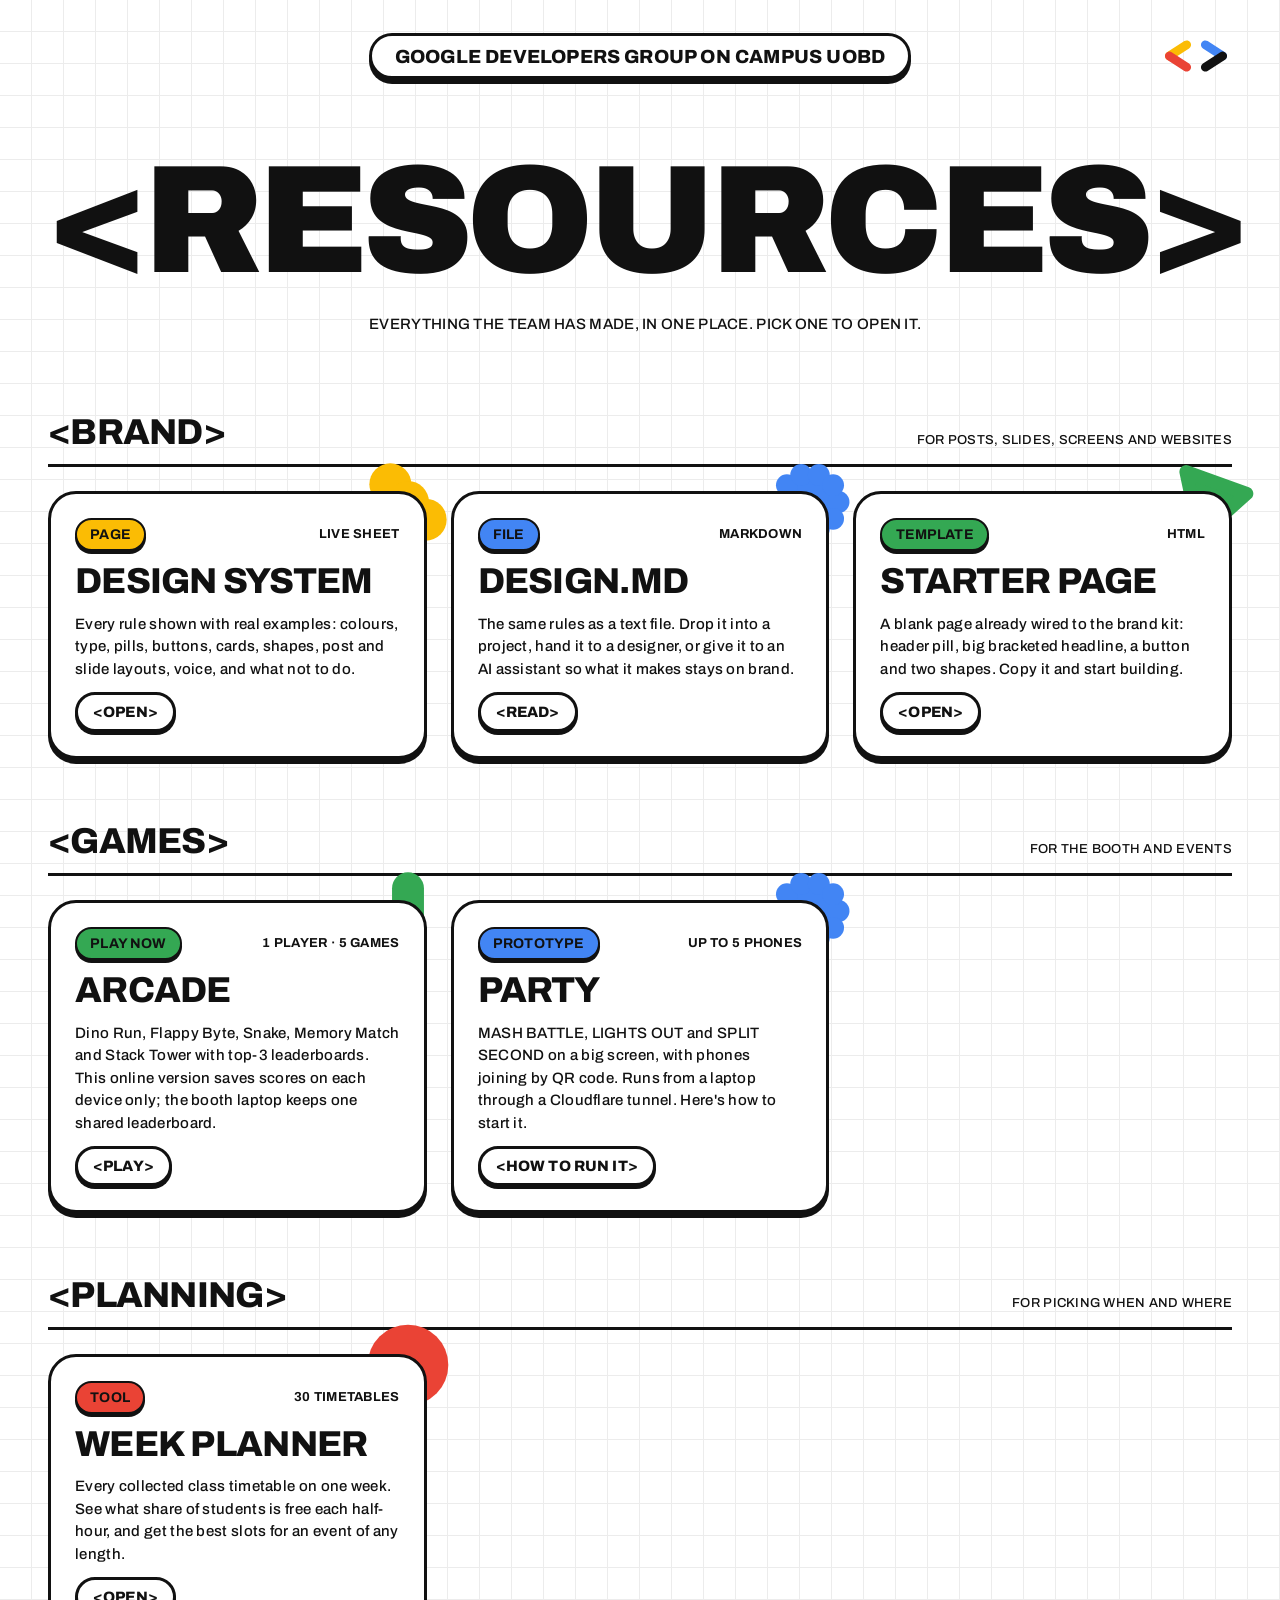
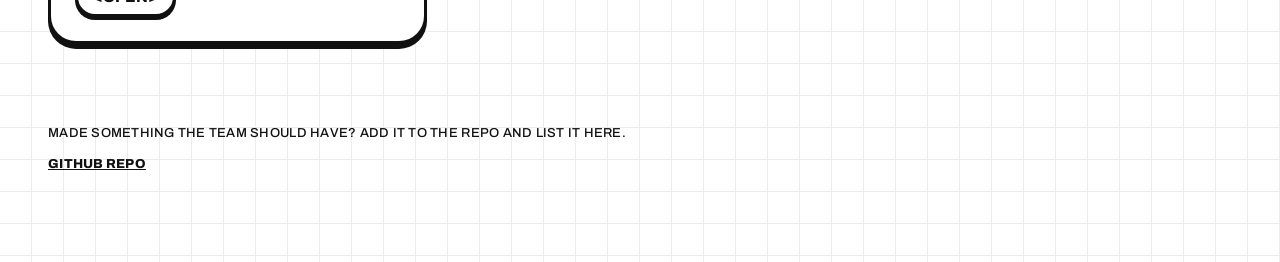
==== index.html @ a886d1f1 "Party page: LIGHTS OUT and SPLIT SECOND replace SNAKE ROYALE, up to 5 players Co-Authored-By: Claude" ====
<!doctype html>
<html lang="en">
<head>
  <meta charset="utf-8">
  <meta name="viewport" content="width=device-width, initial-scale=1">
  <title>GDG UOBD Resources</title>
  <meta name="description" content="Shared tools and brand files for the GDG on Campus UOBD team.">
  <link rel="icon" href="kit/assets/logo-mark.svg">
  <link rel="stylesheet" href="kit/css/tokens.css">
  <link rel="stylesheet" href="kit/css/base.css">
  <link rel="stylesheet" href="kit/css/components.css">
  <style>
    .hero {
      display: grid;
      justify-items: center;
      gap: var(--space-5);
      padding-block: var(--space-8) var(--space-7);
      text-align: center;
    }

    .hero .t-display {
      font-size: clamp(48px, 12vw, 160px);
    }

    .shelf {
      display: grid;
      gap: var(--space-5);
      padding-block: var(--space-6);
    }

    .shelf__head {
      display: flex;
      flex-wrap: wrap;
      align-items: baseline;
      justify-content: space-between;
      gap: var(--space-3);
      padding-bottom: var(--space-3);
      border-bottom: var(--stroke) solid var(--ink);
    }

    .tiles {
      display: grid;
      grid-template-columns: repeat(auto-fill, minmax(280px, 1fr));
      gap: var(--space-6) var(--space-5);
      isolation: isolate;
    }

    .tile {
      display: grid;
      grid-template-rows: auto auto 1fr auto;
      gap: var(--space-3);
      color: inherit;
      text-decoration: none;
      transition:
        translate var(--dur-fast) var(--ease-spring),
        box-shadow var(--dur-fast) var(--ease-spring);
    }

    .tile:hover {
      translate: 0 -3px;
      box-shadow: 0 var(--shadow-hover) 0 var(--ink);
    }

    .tile:hover .tile__go {
      background: var(--yellow);
    }

    .tile .card__peek {
      width: 84px;
      height: 84px;
      top: -34px;
      right: -26px;
    }

    .tile__top {
      display: flex;
      align-items: center;
      justify-content: space-between;
      gap: var(--space-3);
    }

    .tile__kind {
      font-size: var(--small-size);
      font-weight: 700;
    }

    .tile__desc {
      text-transform: none;
      line-height: 1.5;
    }

    .tile__go {
      justify-self: start;
      pointer-events: none;
    }

    .foot {
      display: grid;
      gap: var(--space-3);
      padding-block: var(--space-7) var(--space-5);
    }

    .foot a {
      font-weight: 800;
    }
  </style>
</head>
<body>
  <main class="page">
    <header class="topbar">
      <span></span>
      <span class="pill pill--header">GOOGLE DEVELOPERS GROUP ON CAMPUS UOBD</span>
      <img class="logo-mark" src="kit/assets/logo-mark.svg" alt="GDG bracket mark">
    </header>

    <section class="hero" aria-labelledby="title">
      <h1 id="title" class="t-display bracketed">RESOURCES</h1>
      <p class="footer-copy">EVERYTHING THE TEAM HAS MADE, IN ONE PLACE. PICK ONE TO OPEN IT.</p>
    </section>

    <section class="shelf" aria-labelledby="brand-title">
      <div class="shelf__head">
        <h2 id="brand-title" class="t-h2 bracketed">BRAND</h2>
        <span class="t-small">FOR POSTS, SLIDES, SCREENS AND WEBSITES</span>
      </div>
      <div class="tiles">
        <a class="card tile" href="design/">
          <svg class="shape shape--yellow card__peek" aria-hidden="true"><use href="kit/assets/shapes.svg#blob"/></svg>
          <div class="tile__top"><span class="pill pill--sm pill--filled-yellow">PAGE</span><span class="tile__kind">LIVE SHEET</span></div>
          <h3 class="t-h2">DESIGN SYSTEM</h3>
          <p class="tile__desc">Every rule shown with real examples: colours, type, pills, buttons, cards, shapes, post and slide layouts, voice, and what not to do.</p>
          <span class="btn btn--sm tile__go">&lt;OPEN&gt;</span>
        </a>
        <a class="card tile" href="https://github.com/UdayAhuja19/gdg-resources/blob/main/design/DESIGN.md">
          <svg class="shape shape--blue card__peek" aria-hidden="true"><use href="kit/assets/shapes.svg#flower"/></svg>
          <div class="tile__top"><span class="pill pill--sm pill--filled-blue">FILE</span><span class="tile__kind">MARKDOWN</span></div>
          <h3 class="t-h2">DESIGN.MD</h3>
          <p class="tile__desc">The same rules as a text file. Drop it into a project, hand it to a designer, or give it to an AI assistant so what it makes stays on brand.</p>
          <span class="btn btn--sm tile__go">&lt;READ&gt;</span>
        </a>
        <a class="card tile" href="design/starter.html">
          <svg class="shape shape--green card__peek" aria-hidden="true"><use href="kit/assets/shapes.svg#triangle"/></svg>
          <div class="tile__top"><span class="pill pill--sm pill--filled-green">TEMPLATE</span><span class="tile__kind">HTML</span></div>
          <h3 class="t-h2">STARTER PAGE</h3>
          <p class="tile__desc">A blank page already wired to the brand kit: header pill, big bracketed headline, a button and two shapes. Copy it and start building.</p>
          <span class="btn btn--sm tile__go">&lt;OPEN&gt;</span>
        </a>
      </div>
    </section>

    <section class="shelf" aria-labelledby="games-title">
      <div class="shelf__head">
        <h2 id="games-title" class="t-h2 bracketed">GAMES</h2>
        <span class="t-small">FOR THE BOOTH AND EVENTS</span>
      </div>
      <div class="tiles">
        <a class="card tile" href="https://udayahuja19.github.io/gdg-arcade/">
          <svg class="shape shape--green card__peek" aria-hidden="true"><use href="kit/assets/shapes.svg#capsule"/></svg>
          <div class="tile__top"><span class="pill pill--sm pill--filled-green">PLAY NOW</span><span class="tile__kind">1 PLAYER · 5 GAMES</span></div>
          <h3 class="t-h2">ARCADE</h3>
          <p class="tile__desc">Dino Run, Flappy Byte, Snake, Memory Match and Stack Tower with top-3 leaderboards. This online version saves scores on each device only; the booth laptop keeps one shared leaderboard.</p>
          <span class="btn btn--sm tile__go">&lt;PLAY&gt;</span>
        </a>
        <a class="card tile" href="party/">
          <svg class="shape shape--blue card__peek" aria-hidden="true"><use href="kit/assets/shapes.svg#flower"/></svg>
          <div class="tile__top"><span class="pill pill--sm pill--filled-blue">PROTOTYPE</span><span class="tile__kind">UP TO 5 PHONES</span></div>
          <h3 class="t-h2">PARTY</h3>
          <p class="tile__desc">MASH BATTLE, LIGHTS OUT and SPLIT SECOND on a big screen, with phones joining by QR code. Runs from a laptop through a Cloudflare tunnel. Here's how to start it.</p>
          <span class="btn btn--sm tile__go">&lt;HOW TO RUN IT&gt;</span>
        </a>
      </div>
    </section>

    <section class="shelf" aria-labelledby="plan-title">
      <div class="shelf__head">
        <h2 id="plan-title" class="t-h2 bracketed">PLANNING</h2>
        <span class="t-small">FOR PICKING WHEN AND WHERE</span>
      </div>
      <div class="tiles">
        <a class="card tile" href="week-planner/">
          <svg class="shape shape--red card__peek" aria-hidden="true"><use href="kit/assets/shapes.svg#circle"/></svg>
          <div class="tile__top"><span class="pill pill--sm pill--filled-red">TOOL</span><span class="tile__kind">30 TIMETABLES</span></div>
          <h3 class="t-h2">WEEK PLANNER</h3>
          <p class="tile__desc">Every collected class timetable on one week. See what share of students is free each half-hour, and get the best slots for an event of any length.</p>
          <span class="btn btn--sm tile__go">&lt;OPEN&gt;</span>
        </a>
      </div>
    </section>

    <footer class="foot">
      <p class="t-small">MADE SOMETHING THE TEAM SHOULD HAVE? ADD IT TO THE REPO AND LIST IT HERE.</p>
      <p class="t-small"><a href="https://github.com/UdayAhuja19/gdg-resources">GITHUB REPO</a></p>
    </footer>
  </main>
</body>
</html>
---- kit/css/tokens.css ----
/* GDG on Campus UOBD brand kit: design tokens.
   The source of truth for colour, type, shape and motion. Rules: design/DESIGN.md. */
/* Archivo (SIL Open Font License, see ../fonts/OFL.txt), bundled so pages work offline */
@font-face {
  font-family: "Archivo Variable";
  font-style: normal;
  font-display: swap;
  font-weight: 100 900;
  font-stretch: 62% 125%;
  src: url("../fonts/archivo-latin-wdth-normal.woff2") format("woff2-variations");
  unicode-range: U+0000-00FF, U+0131, U+0152-0153, U+02BB-02BC, U+02C6, U+02DA, U+02DC, U+0304, U+0308, U+0329, U+2000-206F, U+20AC, U+2122, U+2191, U+2193, U+2212, U+2215, U+FEFF, U+FFFD;
}

@font-face {
  font-family: "Archivo Variable";
  font-style: normal;
  font-display: swap;
  font-weight: 100 900;
  font-stretch: 62% 125%;
  src: url("../fonts/archivo-latin-ext-wdth-normal.woff2") format("woff2-variations");
  unicode-range: U+0100-02BA, U+02BD-02C5, U+02C7-02CC, U+02CE-02D7, U+02DD-02FF, U+1D00-1DBF, U+1E00-1E9F, U+1EF2-1EFF, U+2020, U+20A0-20AB, U+20AD-20C0, U+2113, U+2C60-2C7F, U+A720-A7FF;
}

:root {
  /* Colour: paper, ink and the four brand colours */
  --paper: #ffffff;
  --grid-line: #ececec;
  --ink: #111111;
  --muted: #bdbdbd;
  --red: #ea4335;
  --blue: #4285f4;
  --yellow: #fbbc04;
  --green: #34a853;

  /* Role colours: what each brand colour means when it carries information */
  --action: var(--yellow);   /* the main thing to press */
  --info: var(--blue);       /* links, selection, focus */
  --good: var(--green);      /* success, free, open */
  --bad: var(--red);         /* errors, busy, closed */
  --rank-1: var(--yellow);
  --rank-2: var(--blue);
  --rank-3: var(--red);
  --focus: var(--blue);
  --rank-1: var(--yellow);
  --rank-2: var(--blue);
  --rank-3: var(--red);
  --game-dino: var(--green);
  --game-flappy: var(--yellow);
  --game-snake: var(--blue);
  --game-memory: var(--red);
  --game-stack: var(--ink);
  --focus: var(--blue);

  /* Type */
  --font: "Archivo Variable", "Helvetica Neue", Helvetica, Arial, sans-serif;
  --display-size: clamp(64px, 12vw, 180px);
  --display-weight: 900;
  --display-tracking: -0.04em;
  --h1-size: clamp(40px, 6vw, 72px);
  --h2-size: clamp(26px, 3vw, 36px);
  --h2-weight: 800;
  --h2-tracking: -0.02em;
  --pill-size: 18px;
  --pill-weight: 700;
  --pill-tracking: 0.01em;
  --body-size: 15px;
  --body-weight: 500;
  --body-tracking: 0.02em;
  --small-size: 13px;

  /* Grid paper */
  --grid-size: 32px;

  /* Lines, radii and the hard sticker shadow */
  --stroke: 3px;
  --stroke-thin: 2px;
  --radius-pill: 999px;
  --radius-card: 28px;
  --radius-inner: 18px;
  --shadow-offset: 5px;
  --shadow-hover: 7px;
  --shadow: 0 var(--shadow-offset) 0 var(--ink);

  /* Spacing (8px base) */
  --space-1: 4px;
  --space-2: 8px;
  --space-3: 12px;
  --space-4: 16px;
  --space-5: 24px;
  --space-6: 32px;
  --space-7: 48px;
  --space-8: 64px;
  --space-9: 96px;

  /* Motion */
  --ease-spring: cubic-bezier(0.34, 1.56, 0.64, 1);
  --ease-out: cubic-bezier(0.22, 1, 0.36, 1);
  --dur-fast: 150ms;
  --dur: 220ms;
}
---- kit/css/base.css ----
/* Reset, graph-paper ground and type scale. */
*,
*::before,
*::after {
  box-sizing: border-box;
}

html {
  -webkit-text-size-adjust: 100%;
  text-size-adjust: 100%;
}

body {
  margin: 0;
  min-height: 100vh;
  font-family: var(--font);
  font-size: var(--body-size);
  font-weight: var(--body-weight);
  letter-spacing: var(--body-tracking);
  line-height: 1.45;
  color: var(--ink);
  background-color: var(--paper);
  background-image:
    linear-gradient(var(--grid-line) 1px, transparent 1px),
    linear-gradient(90deg, var(--grid-line) 1px, transparent 1px);
  background-size: var(--grid-size) var(--grid-size);
  background-position: -1px -1px;
  text-transform: uppercase;
  -webkit-font-smoothing: antialiased;
  overflow-x: hidden;
}

h1,
h2,
h3,
p,
ol,
ul,
figure {
  margin: 0;
}

ol,
ul {
  padding: 0;
  list-style: none;
}

img,
svg,
canvas {
  display: block;
  max-width: 100%;
}

button,
input {
  font: inherit;
  letter-spacing: inherit;
  text-transform: inherit;
  color: inherit;
}

a {
  color: inherit;
}

:focus-visible {
  outline: 3px solid var(--focus);
  outline-offset: 4px;
}

[hidden] {
  display: none !important;
}

.sr-only {
  position: absolute;
  width: 1px;
  height: 1px;
  padding: 0;
  margin: -1px;
  overflow: hidden;
  clip: rect(0 0 0 0);
  white-space: nowrap;
  border: 0;
}

/* Type scale */
.t-display {
  font-size: var(--display-size);
  font-weight: var(--display-weight);
  font-stretch: 100%;
  letter-spacing: var(--display-tracking);
  line-height: 0.9;
  white-space: nowrap;
}

.t-h1 {
  font-size: var(--h1-size);
  font-weight: var(--display-weight);
  letter-spacing: var(--display-tracking);
  line-height: 0.95;
}

.t-h2 {
  font-size: var(--h2-size);
  font-weight: var(--h2-weight);
  letter-spacing: var(--h2-tracking);
  line-height: 1.05;
}

.t-pill {
  font-size: var(--pill-size);
  font-weight: var(--pill-weight);
  letter-spacing: var(--pill-tracking);
  line-height: 1;
}

.t-body {
  font-size: var(--body-size);
  font-weight: var(--body-weight);
  letter-spacing: var(--body-tracking);
  line-height: 1.45;
}

.t-small {
  font-size: var(--small-size);
  font-weight: var(--body-weight);
  letter-spacing: var(--body-tracking);
}

.t-score {
  font-weight: 900;
  font-variant-numeric: tabular-nums;
  letter-spacing: -0.02em;
}

/* Code brackets around display headings: <ARCADE> */
.bracketed::before {
  content: "<";
}

.bracketed::after {
  content: ">";
}

@media (prefers-reduced-motion: reduce) {
  *,
  *::before,
  *::after {
    animation-duration: 0.01ms !important;
    animation-iteration-count: 1 !important;
    transition-duration: 0.01ms !important;
  }
}
---- kit/css/components.css ----
/* Brand components: sticker pills, buttons, inputs, cards, leaderboard rows,
   marquee, shapes and page chrome. */

/* ---------- Page chrome ---------- */
.page {
  position: relative;
  width: 100%;
  max-width: 1280px;
  margin: 0 auto;
  padding-inline: clamp(16px, 4vw, 48px);
  padding-block: var(--space-5) var(--space-8);
  /* Lets .card__peek shapes (z-index: -1) tuck behind cards without leaving the page */
  isolation: isolate;
}

.topbar {
  position: relative;
  display: grid;
  grid-template-columns: 1fr auto 1fr;
  align-items: center;
  gap: var(--space-4);
  min-height: 64px;
}

.topbar > :first-child {
  justify-self: start;
}

.topbar > :last-child {
  justify-self: end;
}

.logo-mark {
  width: 72px;
  height: auto;
}

/* ---------- Sticker pill (the post's signature element) ---------- */
.pill {
  display: inline-flex;
  align-items: center;
  justify-content: center;
  gap: var(--space-2);
  padding: 0.62em 1.15em 0.55em;
  font-size: var(--pill-size);
  font-weight: var(--pill-weight);
  letter-spacing: var(--pill-tracking);
  line-height: 1;
  white-space: nowrap;
  color: var(--ink);
  background: var(--paper);
  border: var(--stroke) solid var(--ink);
  border-radius: var(--radius-pill);
  box-shadow: var(--shadow);
}

.pill--xl {
  font-size: clamp(28px, 5vw, 64px);
  font-weight: 800;
  letter-spacing: -0.01em;
  padding: 0.28em 0.7em 0.24em;
  border-width: 4px;
  box-shadow: 0 7px 0 var(--ink);
}

.pill--lg {
  font-size: clamp(20px, 2.4vw, 28px);
  font-weight: 800;
}

.pill--sm {
  font-size: 14px;
  padding: 0.55em 0.95em 0.5em;
  box-shadow: 0 3px 0 var(--ink);
  border-width: var(--stroke-thin);
}

/* Thin pill: marquee row and hints, no shadow */
.pill--thin {
  border-width: var(--stroke-thin);
  box-shadow: none;
  font-weight: 600;
}

/* Header pill with the club name */
.pill--header {
  font-size: clamp(12px, 1.5vw, 19px);
  font-weight: 800;
  padding: 0.6em 1.2em 0.52em;
}

.pill--filled-yellow { background: var(--yellow); }
.pill--filled-blue { background: var(--blue); }
.pill--filled-red { background: var(--red); }
.pill--filled-green { background: var(--green); }
.pill--filled-ink { background: var(--ink); color: var(--paper); }

/* Decorative tilt, only for collage layouts */
.tilt-1 { rotate: -12deg; }
.tilt-2 { rotate: 9deg; }
.tilt-3 { rotate: -4deg; }
.tilt-4 { rotate: 6deg; }
.tilt-5 { rotate: -8deg; }

/* ---------- Buttons ---------- */
.btn {
  position: relative;
  display: inline-flex;
  align-items: center;
  justify-content: center;
  gap: var(--space-2);
  min-height: 52px;
  padding: 0.7em 1.4em 0.62em;
  font-size: 18px;
  font-weight: 800;
  letter-spacing: 0.01em;
  line-height: 1;
  white-space: nowrap;
  text-decoration: none;
  color: var(--ink);
  background: var(--paper);
  border: var(--stroke) solid var(--ink);
  border-radius: var(--radius-pill);
  box-shadow: 0 var(--shadow-offset) 0 var(--ink);
  cursor: pointer;
  user-select: none;
  transition:
    translate var(--dur-fast) var(--ease-spring),
    box-shadow var(--dur-fast) var(--ease-spring);
}

.btn:hover {
  translate: 0 -2px;
  box-shadow: 0 var(--shadow-hover) 0 var(--ink);
}

.btn:active,
.btn.is-pressed {
  translate: 0 var(--shadow-offset);
  box-shadow: 0 0 0 var(--ink);
  transition-duration: 60ms;
}

.btn:disabled,
.btn[aria-disabled="true"] {
  cursor: not-allowed;
  color: var(--muted);
  border-color: var(--muted);
  box-shadow: 0 var(--shadow-offset) 0 var(--muted);
  translate: none;
}

.btn--primary { background: var(--yellow); }
.btn--blue { background: var(--blue); }
.btn--red { background: var(--red); }
.btn--green { background: var(--green); }
.btn--ink {
  background: var(--ink);
  color: var(--paper);
}

.btn--lg {
  min-height: 64px;
  font-size: 24px;
  padding-inline: 1.3em;
}

.btn--sm {
  min-height: 40px;
  font-size: 15px;
  padding: 0.6em 1em 0.52em;
  box-shadow: 0 3px 0 var(--ink);
}

.btn--sm:hover {
  box-shadow: 0 5px 0 var(--ink);
}

.btn--sm:active {
  translate: 0 3px;
}

/* Text link styled in brand voice */
.link {
  padding: 0;
  font-weight: 700;
  text-decoration: underline;
  text-decoration-thickness: 2px;
  text-underline-offset: 3px;
  background: none;
  border: 0;
  cursor: pointer;
}

/* Keyboard key chip used in hints: SPACE, arrows */
.key {
  display: inline-block;
  min-width: 1.9em;
  padding: 0.18em 0.45em 0.12em;
  font-weight: 800;
  text-align: center;
  background: var(--paper);
  border: var(--stroke-thin) solid var(--ink);
  border-radius: 8px;
  box-shadow: 0 2px 0 var(--ink);
}

/* ---------- Input ---------- */
.field {
  width: 100%;
  min-height: 64px;
  padding: 0.5em 1.1em 0.42em;
  font-size: clamp(20px, 2.4vw, 26px);
  font-weight: 800;
  letter-spacing: 0.01em;
  text-transform: uppercase;
  background: var(--paper);
  border: var(--stroke) solid var(--ink);
  border-radius: var(--radius-pill);
  box-shadow: inset 0 4px 0 rgb(17 17 17 / 0.08);
  outline: none;
  transition: box-shadow var(--dur-fast) var(--ease-out);
}

.field::placeholder {
  color: var(--muted);
  opacity: 1;
}

.field:focus-visible {
  outline: 3px solid var(--focus);
  outline-offset: 4px;
}

.field[aria-invalid="true"] {
  border-color: var(--red);
}

.field-error {
  min-height: 1.45em;
  padding-inline: 1.3em;
  font-size: var(--small-size);
  font-weight: 700;
  color: var(--red);
}

/* ---------- Card / game tile ---------- */
.card {
  position: relative;
  padding: var(--space-5);
  background: var(--paper);
  border: var(--stroke) solid var(--ink);
  border-radius: var(--radius-card);
  box-shadow: var(--shadow);
}

.card--flat {
  box-shadow: none;
}

/* A brand shape that peeks over a corner of a card */
.card__peek {
  position: absolute;
  z-index: -1;
  pointer-events: none;
}

/* ---------- Leaderboard ---------- */
.board {
  display: grid;
  gap: var(--space-2);
}

.board__row {
  display: grid;
  grid-template-columns: auto 1fr auto;
  align-items: center;
  gap: var(--space-3);
  min-height: 48px;
  padding: 4px 18px 4px 4px;
  background: var(--paper);
  border: var(--stroke-thin) solid var(--ink);
  border-radius: var(--radius-pill);
}

.board__row.is-me {
  box-shadow: 0 3px 0 var(--ink);
}

.board__rank {
  display: grid;
  place-items: center;
  width: 38px;
  height: 38px;
  font-size: 17px;
  font-weight: 900;
  font-variant-numeric: tabular-nums;
  border: var(--stroke-thin) solid var(--ink);
  border-radius: 50%;
}

.board__row:nth-child(1) .board__rank { background: var(--rank-1); }
.board__row:nth-child(2) .board__rank { background: var(--rank-2); }
.board__row:nth-child(3) .board__rank { background: var(--rank-3); }

.board__name {
  overflow: hidden;
  font-size: 17px;
  font-weight: 800;
  text-overflow: ellipsis;
  white-space: nowrap;
}

.board__score {
  font-size: 19px;
  font-weight: 900;
  font-variant-numeric: tabular-nums;
}

.board__row--empty {
  color: var(--muted);
  border-style: dashed;
  border-color: var(--muted);
}

.board__row--empty .board__rank {
  color: var(--muted);
  background: var(--paper) !important;
  border-color: var(--muted);
}

/* ---------- Marquee ---------- */
.marquee {
  position: relative;
  overflow: hidden;
  padding-block: 6px;
  -webkit-mask-image: linear-gradient(90deg, transparent, #000 18%, #000 82%, transparent);
  mask-image: linear-gradient(90deg, transparent, #000 18%, #000 82%, transparent);
}

.marquee__track {
  display: flex;
  gap: var(--space-4);
  width: max-content;
  animation: marquee 28s linear infinite;
}

.marquee__track .pill {
  font-size: clamp(18px, 2.2vw, 28px);
  font-weight: 500;
}

@keyframes marquee {
  to {
    translate: -50% 0;
  }
}

/* ---------- Shapes ---------- */
.shape {
  display: block;
  pointer-events: none;
}

.shape--red { color: var(--red); }
.shape--blue { color: var(--blue); }
.shape--yellow { color: var(--yellow); }
.shape--green { color: var(--green); }

.drift {
  animation: drift 8s ease-in-out infinite alternate;
}

.drift--slow {
  animation-duration: 10s;
}

.drift--reverse {
  animation-direction: alternate-reverse;
}

@keyframes drift {
  from {
    transform: translate(0, 0) rotate(0deg);
  }
  to {
    transform: translate(6px, -10px) rotate(8deg);
  }
}

/* ---------- Sticker badge (NEW BEST!, PERFECT) ---------- */
.badge {
  display: inline-block;
  padding: 0.45em 0.9em 0.38em;
  font-size: 16px;
  font-weight: 900;
  line-height: 1;
  background: var(--yellow);
  border: var(--stroke) solid var(--ink);
  border-radius: var(--radius-pill);
  box-shadow: 0 3px 0 var(--ink);
  rotate: -6deg;
}

.pop-in {
  animation: pop-in 320ms var(--ease-spring) both;
}

@keyframes pop-in {
  from {
    scale: 0.4;
    opacity: 0;
  }
  to {
    scale: 1;
    opacity: 1;
  }
}

/* ---------- Footer copy ---------- */
.footer-copy {
  max-width: 78ch;
  font-size: var(--body-size);
  font-weight: 500;
  letter-spacing: var(--body-tracking);
  line-height: 1.35;
}

/* Sentence case for longer reading text (more than two lines) */
.t-sentence {
  text-transform: none;
}

/* Code sample block */
.code {
  overflow-x: auto;
  margin: 0;
  padding: var(--space-4) var(--space-5);
  font-family: ui-monospace, "SF Mono", Menlo, Consolas, monospace;
  font-size: 14px;
  line-height: 1.6;
  letter-spacing: 0;
  text-transform: none;
  color: var(--paper);
  background: var(--ink);
  border: var(--stroke) solid var(--ink);
  border-radius: var(--radius-inner);
}

/* Phones: the club-name pill gets its own row so the top bar never overflows */
@media (max-width: 640px) {
  .topbar {
    grid-template-columns: 1fr auto;
  }

  .topbar .pill--header {
    grid-column: 1 / -1;
    grid-row: 2;
    justify-self: center;
    max-width: 100%;
    font-size: 11px;
    white-space: normal;
    text-align: center;
  }

  .topbar > span:empty {
    display: none;
  }
}
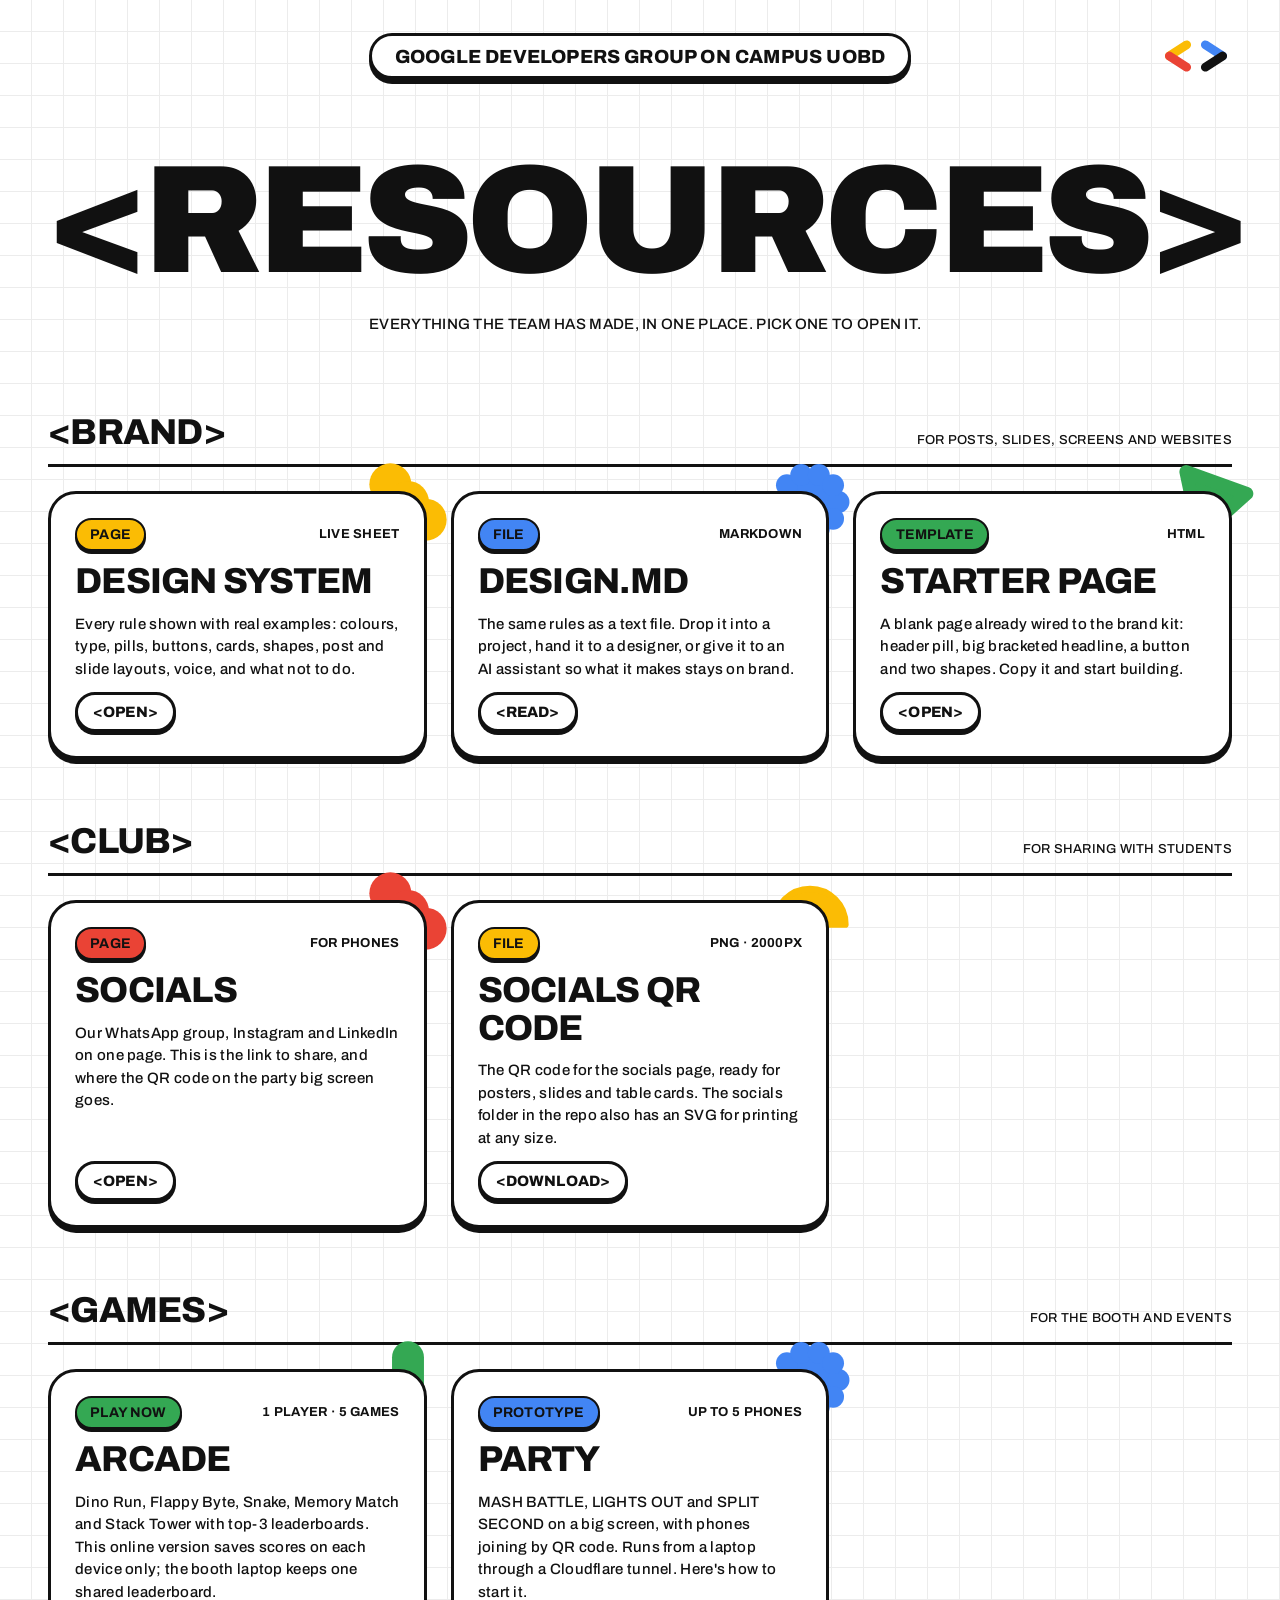
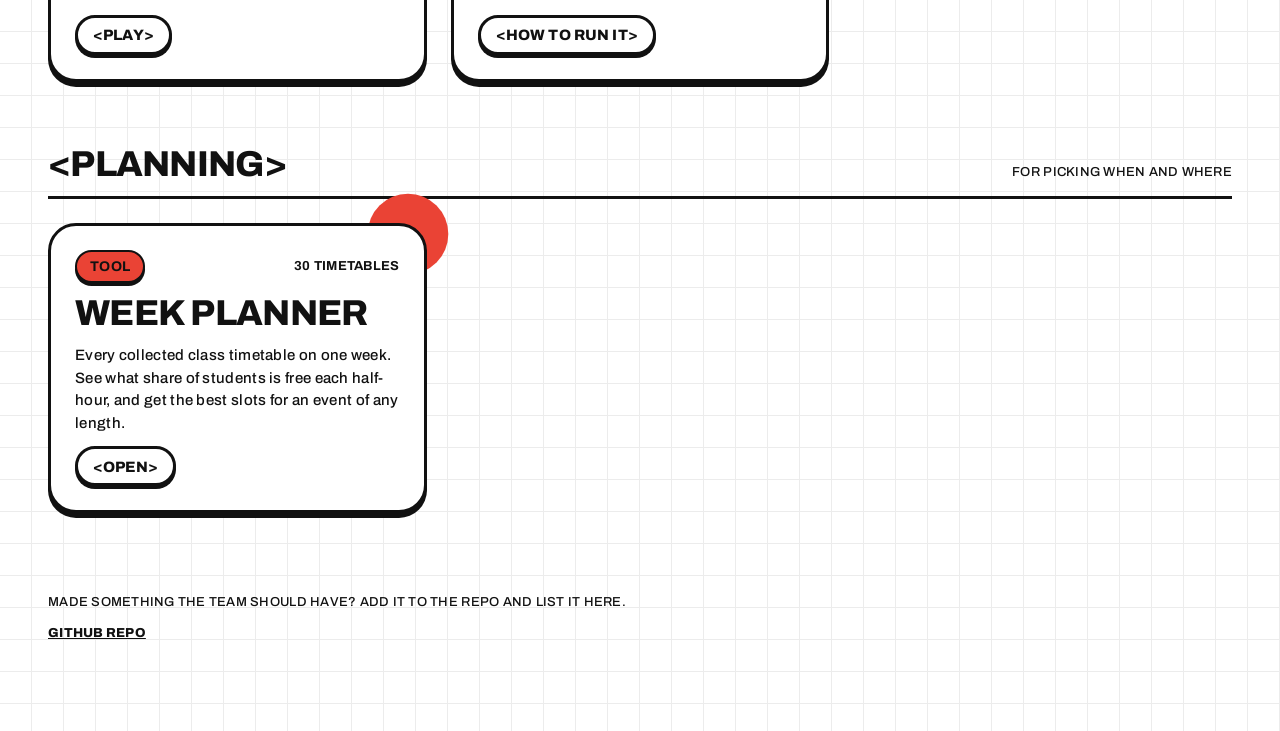
==== commit e11c612b: "Add the club socials page and its QR code socials/ is a phone-first link page (WhatsApp group, Insta" ====
--- a/index.html
+++ b/index.html
@@ -148,6 +148,29 @@
       </div>
     </section>
 
+    <section class="shelf" aria-labelledby="club-title">
+      <div class="shelf__head">
+        <h2 id="club-title" class="t-h2 bracketed">CLUB</h2>
+        <span class="t-small">FOR SHARING WITH STUDENTS</span>
+      </div>
+      <div class="tiles">
+        <a class="card tile" href="socials/">
+          <svg class="shape shape--red card__peek" aria-hidden="true"><use href="kit/assets/shapes.svg#blob"/></svg>
+          <div class="tile__top"><span class="pill pill--sm pill--filled-red">PAGE</span><span class="tile__kind">FOR PHONES</span></div>
+          <h3 class="t-h2">SOCIALS</h3>
+          <p class="tile__desc">Our WhatsApp group, Instagram and LinkedIn on one page. This is the link to share, and where the QR code on the party big screen goes.</p>
+          <span class="btn btn--sm tile__go">&lt;OPEN&gt;</span>
+        </a>
+        <a class="card tile" href="socials/GDG-UOBD-socials-QR.png" download>
+          <svg class="shape shape--yellow card__peek" aria-hidden="true"><use href="kit/assets/shapes.svg#half-circle"/></svg>
+          <div class="tile__top"><span class="pill pill--sm pill--filled-yellow">FILE</span><span class="tile__kind">PNG · 2000PX</span></div>
+          <h3 class="t-h2">SOCIALS QR CODE</h3>
+          <p class="tile__desc">The QR code for the socials page, ready for posters, slides and table cards. The socials folder in the repo also has an SVG for printing at any size.</p>
+          <span class="btn btn--sm tile__go">&lt;DOWNLOAD&gt;</span>
+        </a>
+      </div>
+    </section>
+
     <section class="shelf" aria-labelledby="games-title">
       <div class="shelf__head">
         <h2 id="games-title" class="t-h2 bracketed">GAMES</h2>
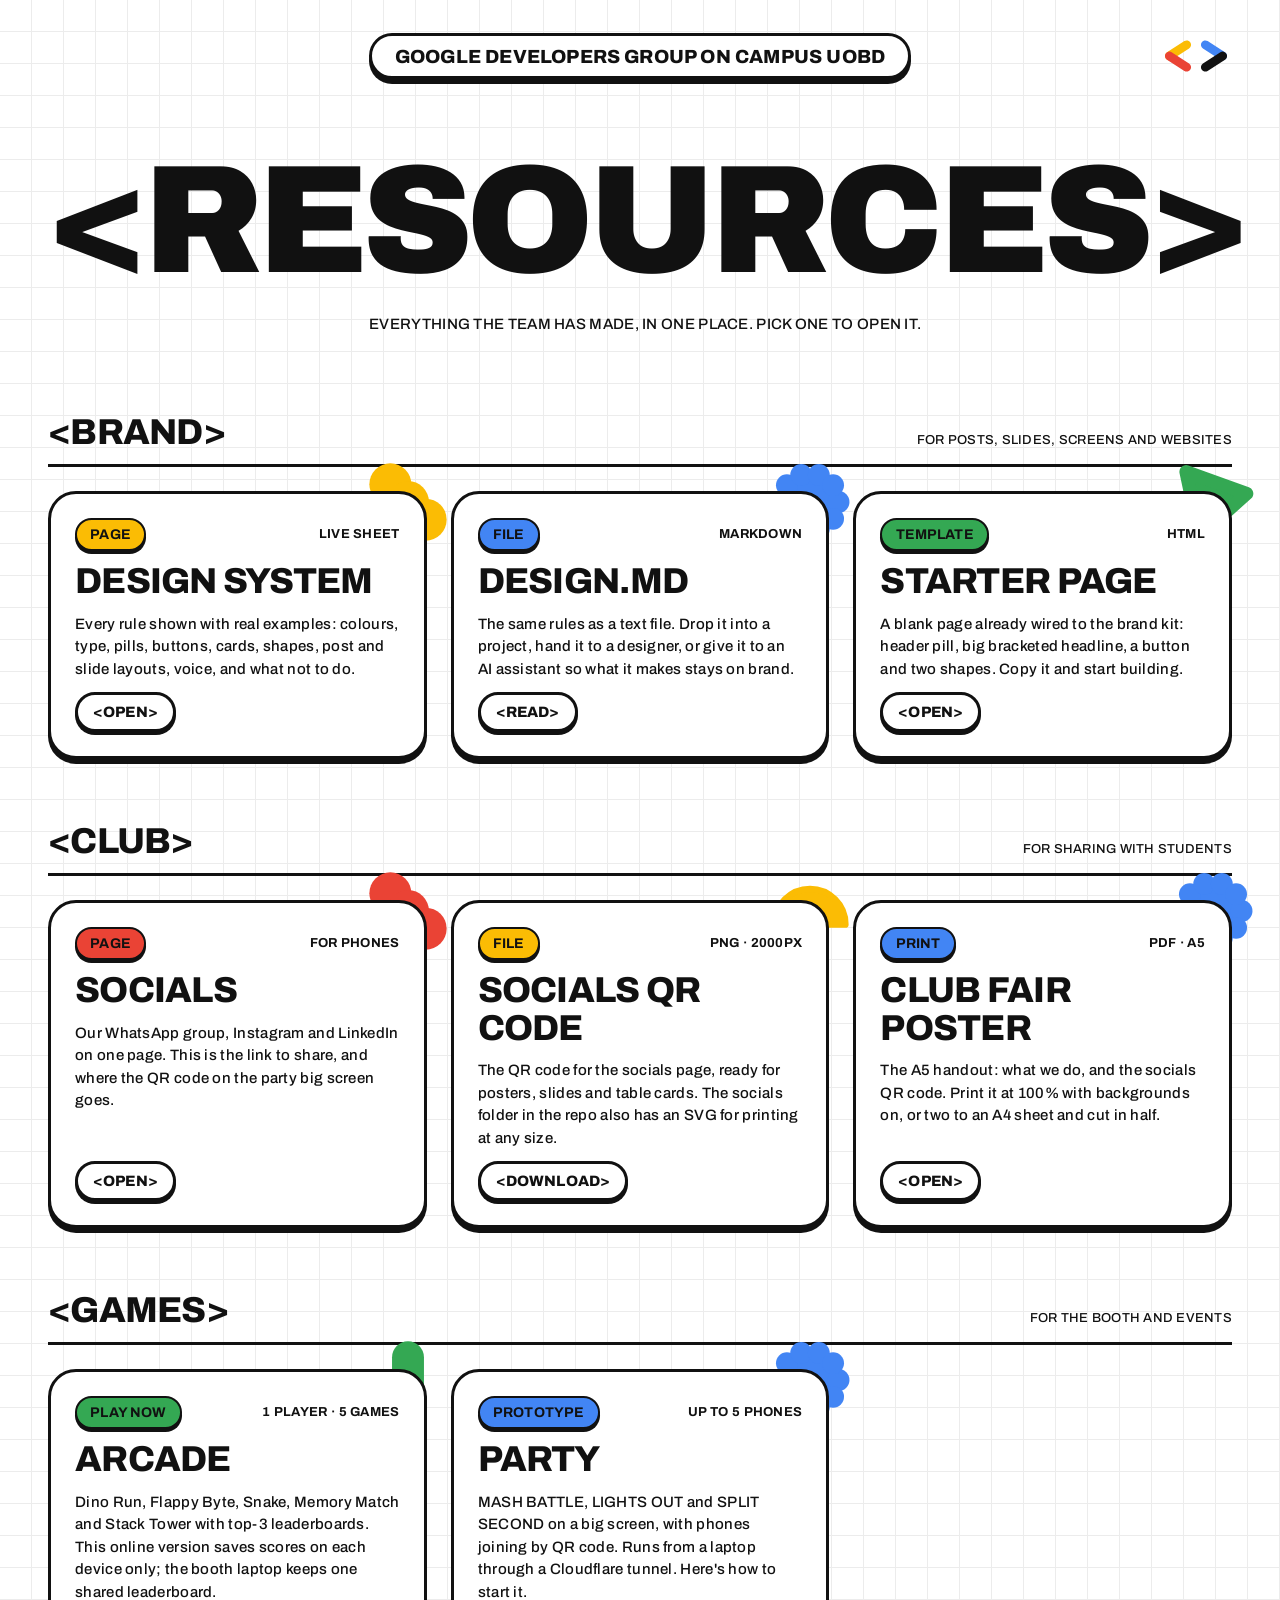
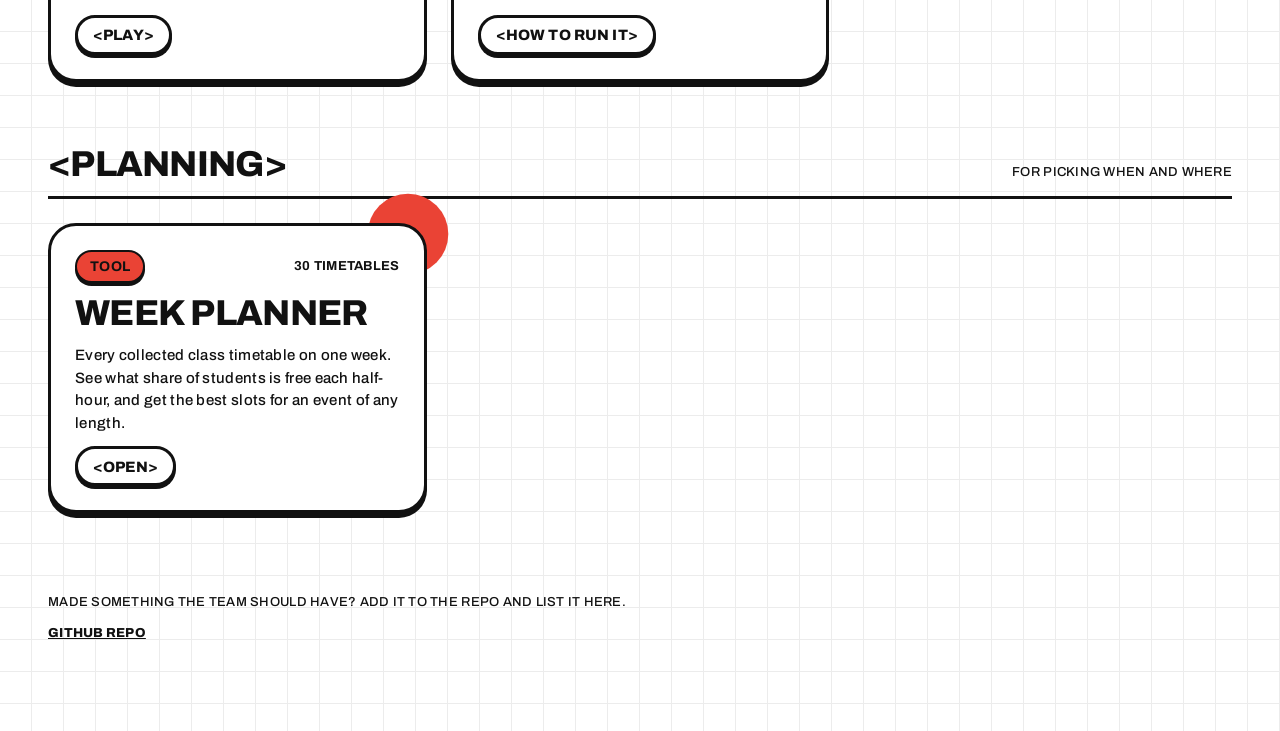
==== commit 58db5206: "Add the A5 club fair poster A printable A5 handout (what we do + socials QR) at poster/, with the pr" ====
--- a/index.html
+++ b/index.html
@@ -168,6 +168,13 @@
           <p class="tile__desc">The QR code for the socials page, ready for posters, slides and table cards. The socials folder in the repo also has an SVG for printing at any size.</p>
           <span class="btn btn--sm tile__go">&lt;DOWNLOAD&gt;</span>
         </a>
+        <a class="card tile" href="poster/">
+          <svg class="shape shape--blue card__peek" aria-hidden="true"><use href="kit/assets/shapes.svg#flower"/></svg>
+          <div class="tile__top"><span class="pill pill--sm pill--filled-blue">PRINT</span><span class="tile__kind">PDF · A5</span></div>
+          <h3 class="t-h2">CLUB FAIR POSTER</h3>
+          <p class="tile__desc">The A5 handout: what we do, and the socials QR code. Print it at 100% with backgrounds on, or two to an A4 sheet and cut in half.</p>
+          <span class="btn btn--sm tile__go">&lt;OPEN&gt;</span>
+        </a>
       </div>
     </section>
 
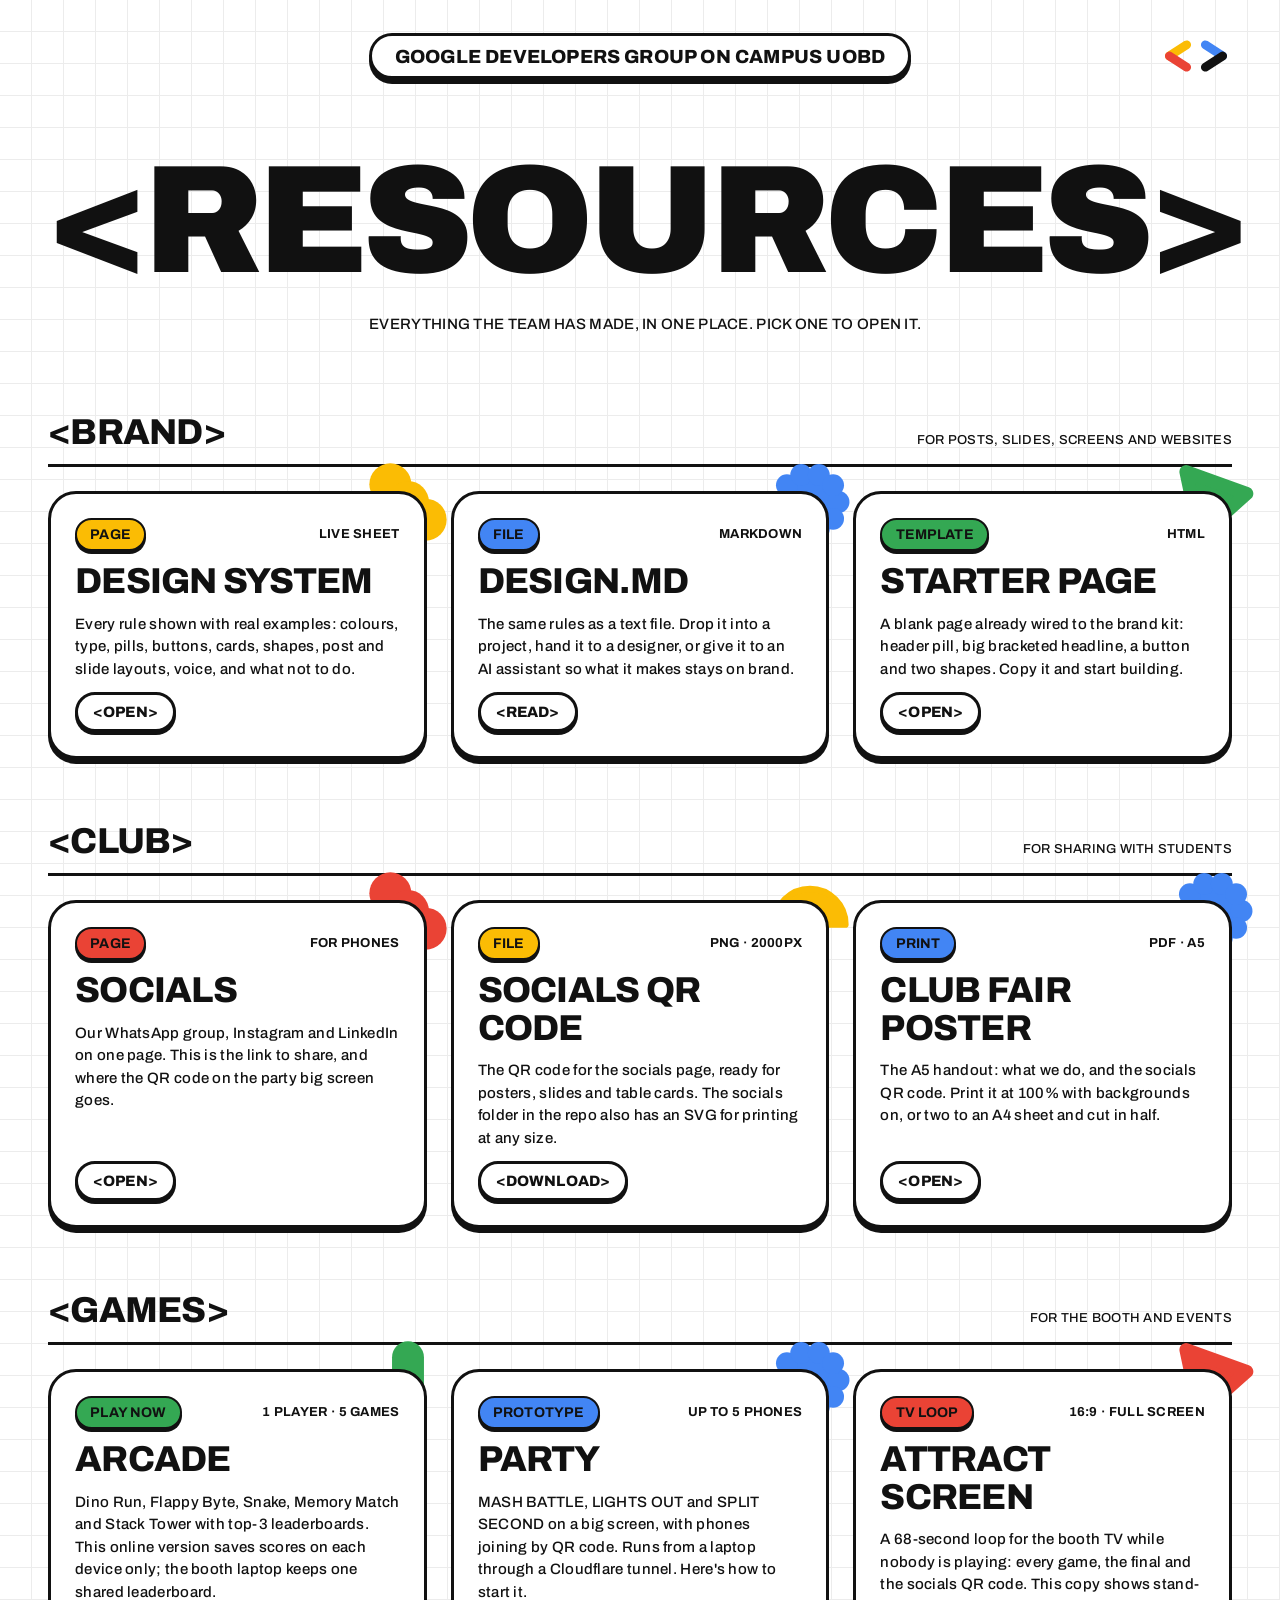
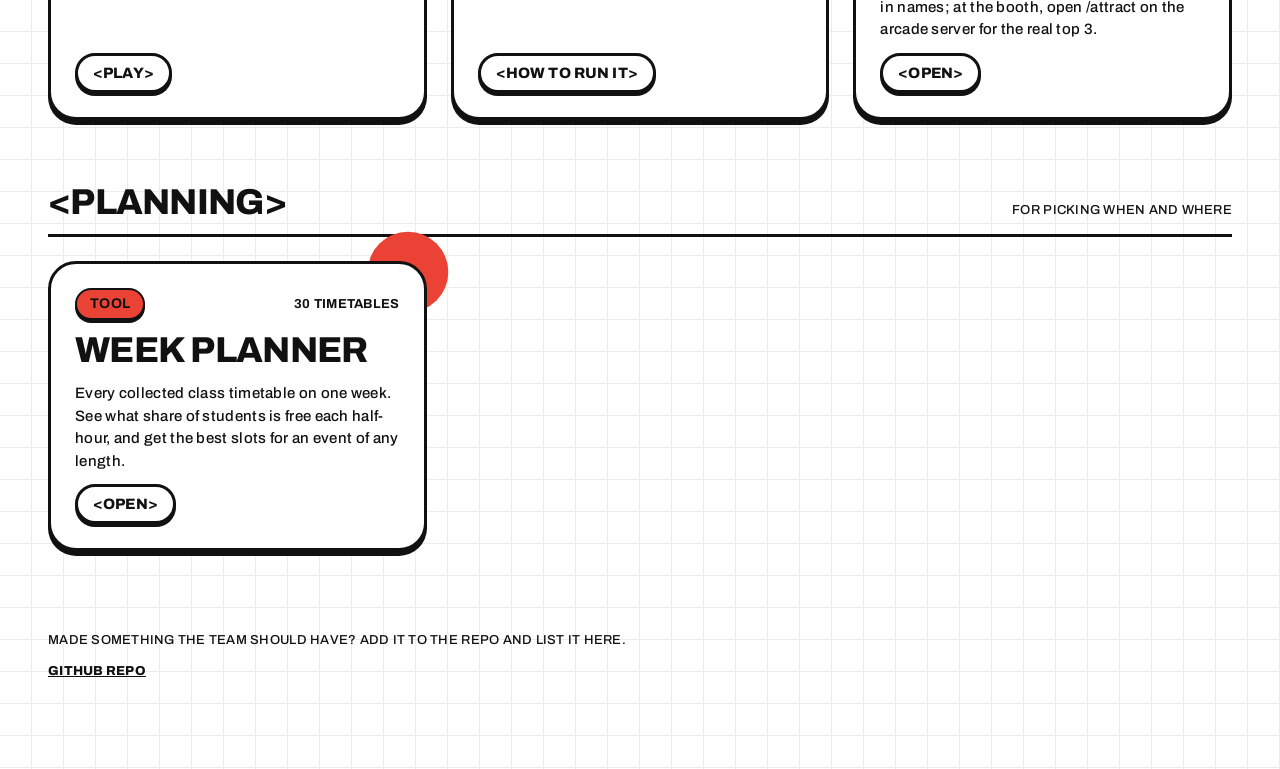
==== commit 96703fd0: "Add the booth attract screen A copy of the arcade's looping TV screen (public/attract.html) at attra" ====
--- a/index.html
+++ b/index.html
@@ -198,6 +198,13 @@
           <p class="tile__desc">MASH BATTLE, LIGHTS OUT and SPLIT SECOND on a big screen, with phones joining by QR code. Runs from a laptop through a Cloudflare tunnel. Here's how to start it.</p>
           <span class="btn btn--sm tile__go">&lt;HOW TO RUN IT&gt;</span>
         </a>
+        <a class="card tile" href="attract/">
+          <svg class="shape shape--red card__peek" aria-hidden="true"><use href="kit/assets/shapes.svg#triangle"/></svg>
+          <div class="tile__top"><span class="pill pill--sm pill--filled-red">TV LOOP</span><span class="tile__kind">16:9 · FULL SCREEN</span></div>
+          <h3 class="t-h2">ATTRACT SCREEN</h3>
+          <p class="tile__desc">A 68-second loop for the booth TV while nobody is playing: every game, the final and the socials QR code. This copy shows stand-in names; at the booth, open /attract on the arcade server for the real top 3.</p>
+          <span class="btn btn--sm tile__go">&lt;OPEN&gt;</span>
+        </a>
       </div>
     </section>
 
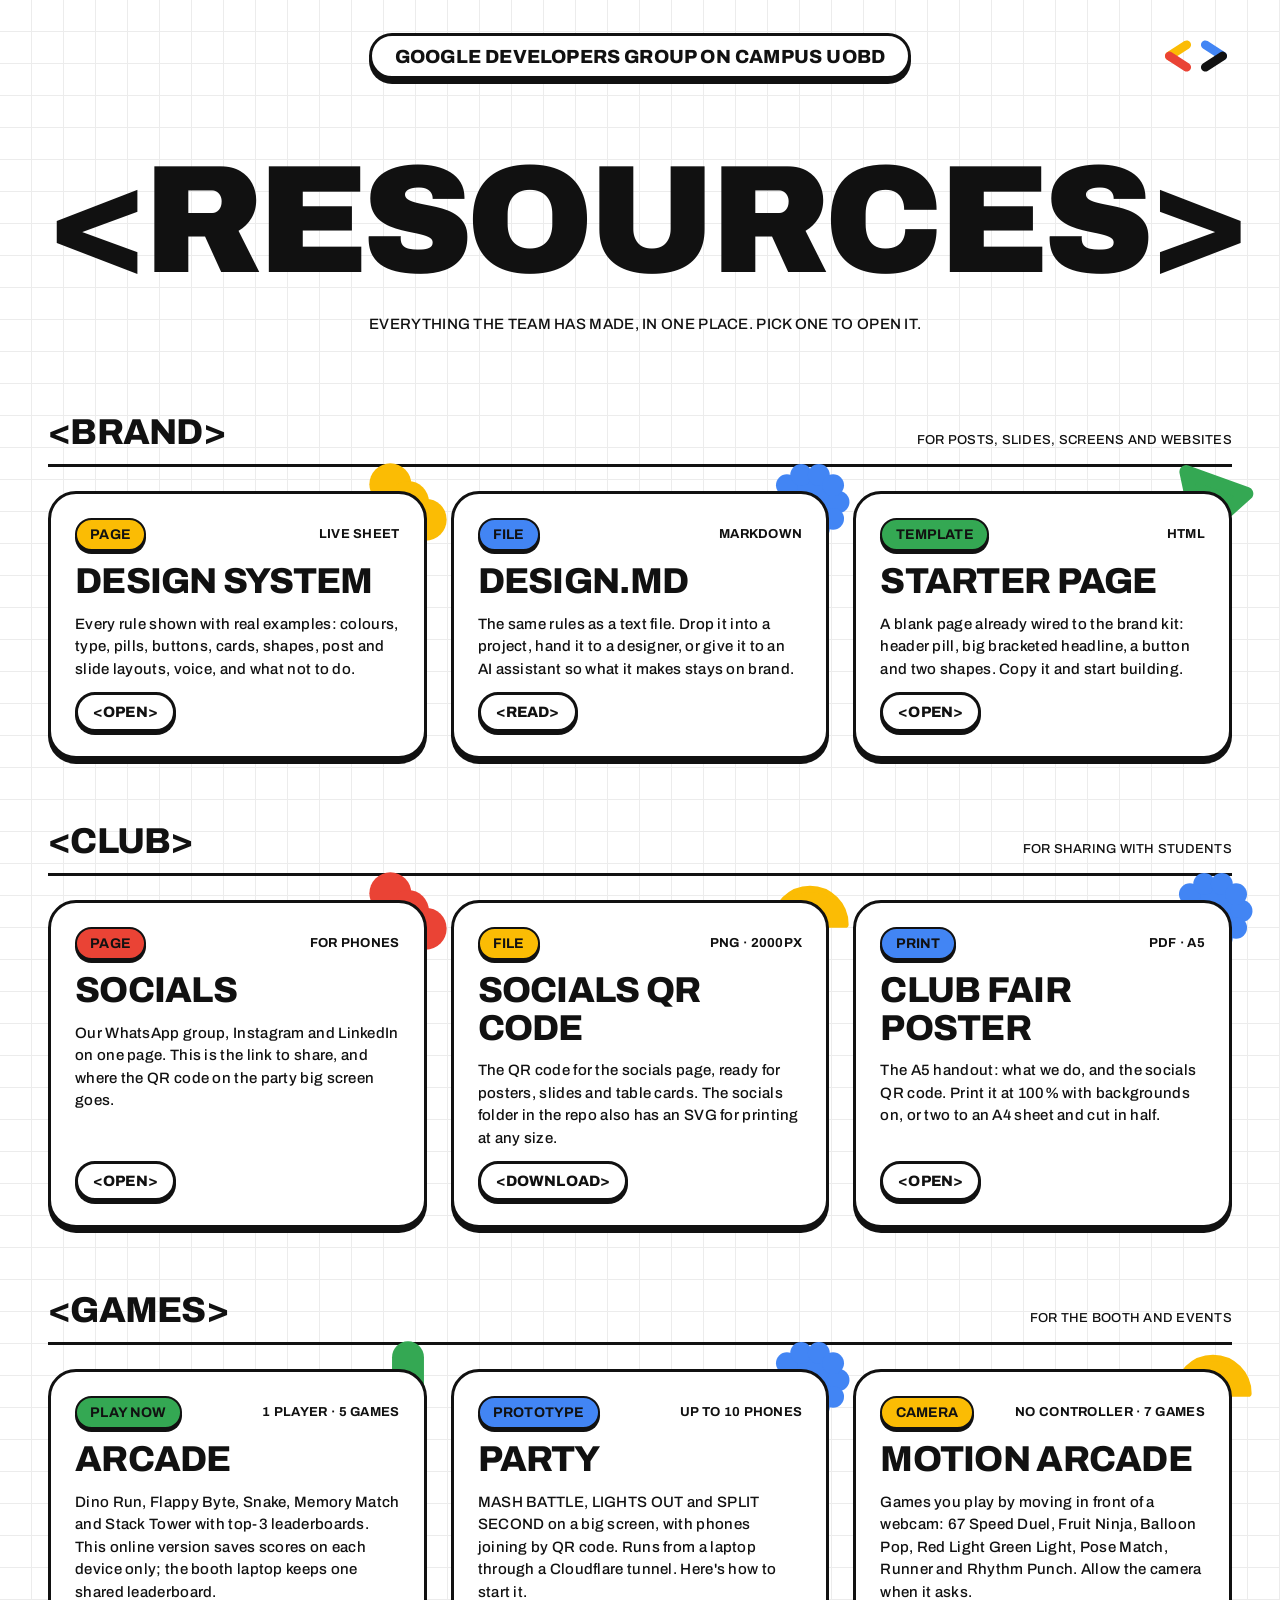
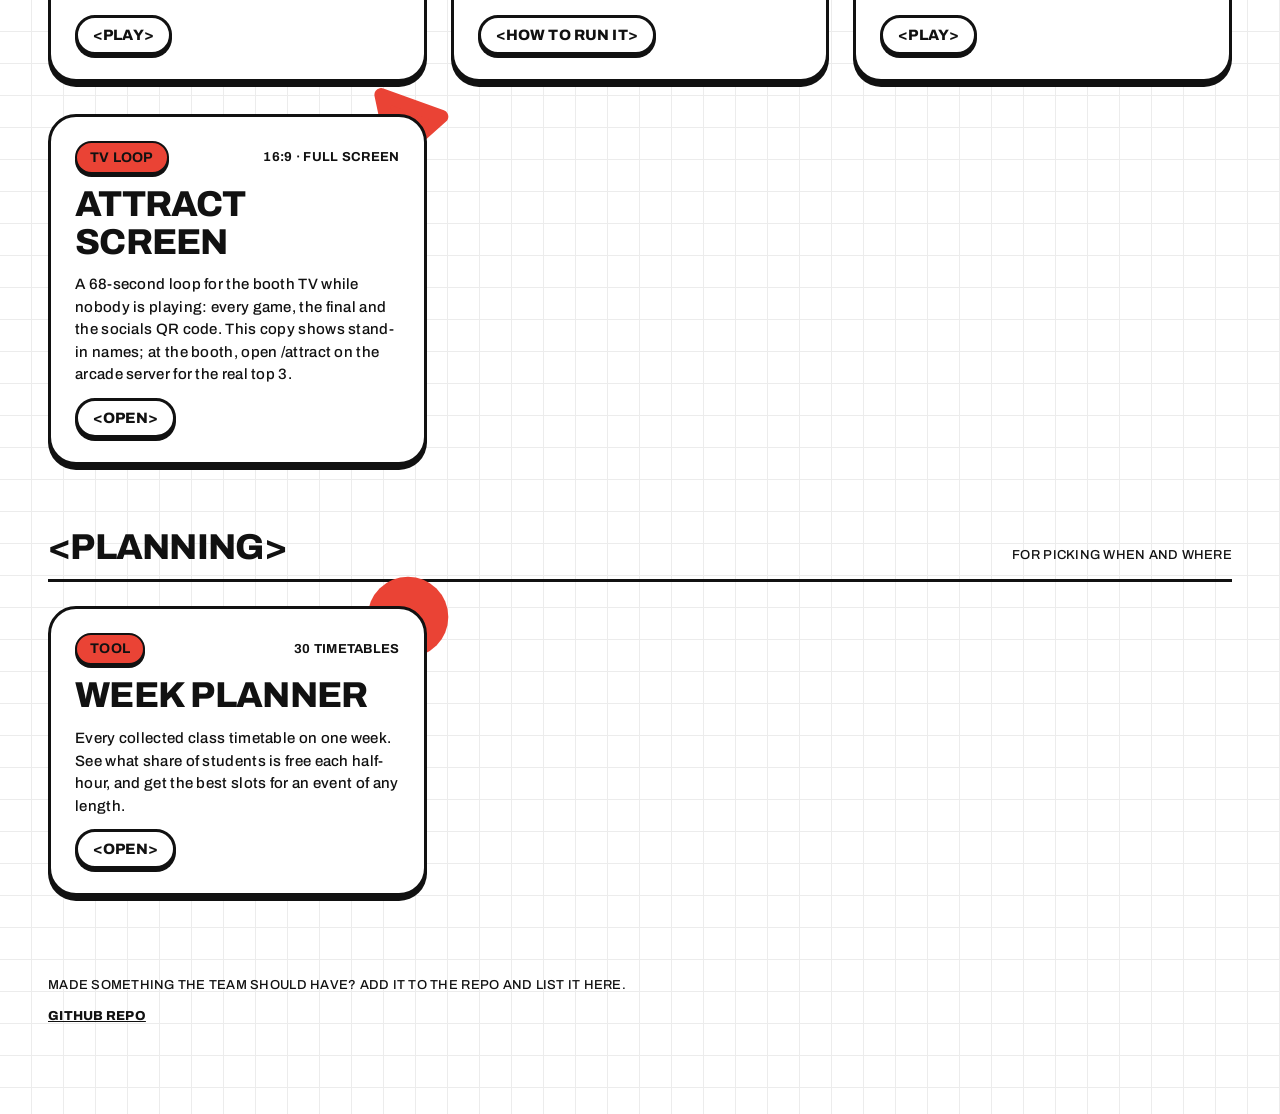
==== commit e9a37e99: "Resources: Motion Arcade tile, party takes 10 phones One tile for the camera games site (gdg-cv-arca" ====
--- a/index.html
+++ b/index.html
@@ -193,10 +193,17 @@
         </a>
         <a class="card tile" href="party/">
           <svg class="shape shape--blue card__peek" aria-hidden="true"><use href="kit/assets/shapes.svg#flower"/></svg>
-          <div class="tile__top"><span class="pill pill--sm pill--filled-blue">PROTOTYPE</span><span class="tile__kind">UP TO 5 PHONES</span></div>
+          <div class="tile__top"><span class="pill pill--sm pill--filled-blue">PROTOTYPE</span><span class="tile__kind">UP TO 10 PHONES</span></div>
           <h3 class="t-h2">PARTY</h3>
           <p class="tile__desc">MASH BATTLE, LIGHTS OUT and SPLIT SECOND on a big screen, with phones joining by QR code. Runs from a laptop through a Cloudflare tunnel. Here's how to start it.</p>
           <span class="btn btn--sm tile__go">&lt;HOW TO RUN IT&gt;</span>
+        </a>
+        <a class="card tile" href="https://gdg-cv-arcade.vercel.app/">
+          <svg class="shape shape--yellow card__peek" aria-hidden="true"><use href="kit/assets/shapes.svg#half-circle"/></svg>
+          <div class="tile__top"><span class="pill pill--sm pill--filled-yellow">CAMERA</span><span class="tile__kind">NO CONTROLLER · 7 GAMES</span></div>
+          <h3 class="t-h2">MOTION ARCADE</h3>
+          <p class="tile__desc">Games you play by moving in front of a webcam: 67 Speed Duel, Fruit Ninja, Balloon Pop, Red Light Green Light, Pose Match, Runner and Rhythm Punch. Allow the camera when it asks.</p>
+          <span class="btn btn--sm tile__go">&lt;PLAY&gt;</span>
         </a>
         <a class="card tile" href="attract/">
           <svg class="shape shape--red card__peek" aria-hidden="true"><use href="kit/assets/shapes.svg#triangle"/></svg>
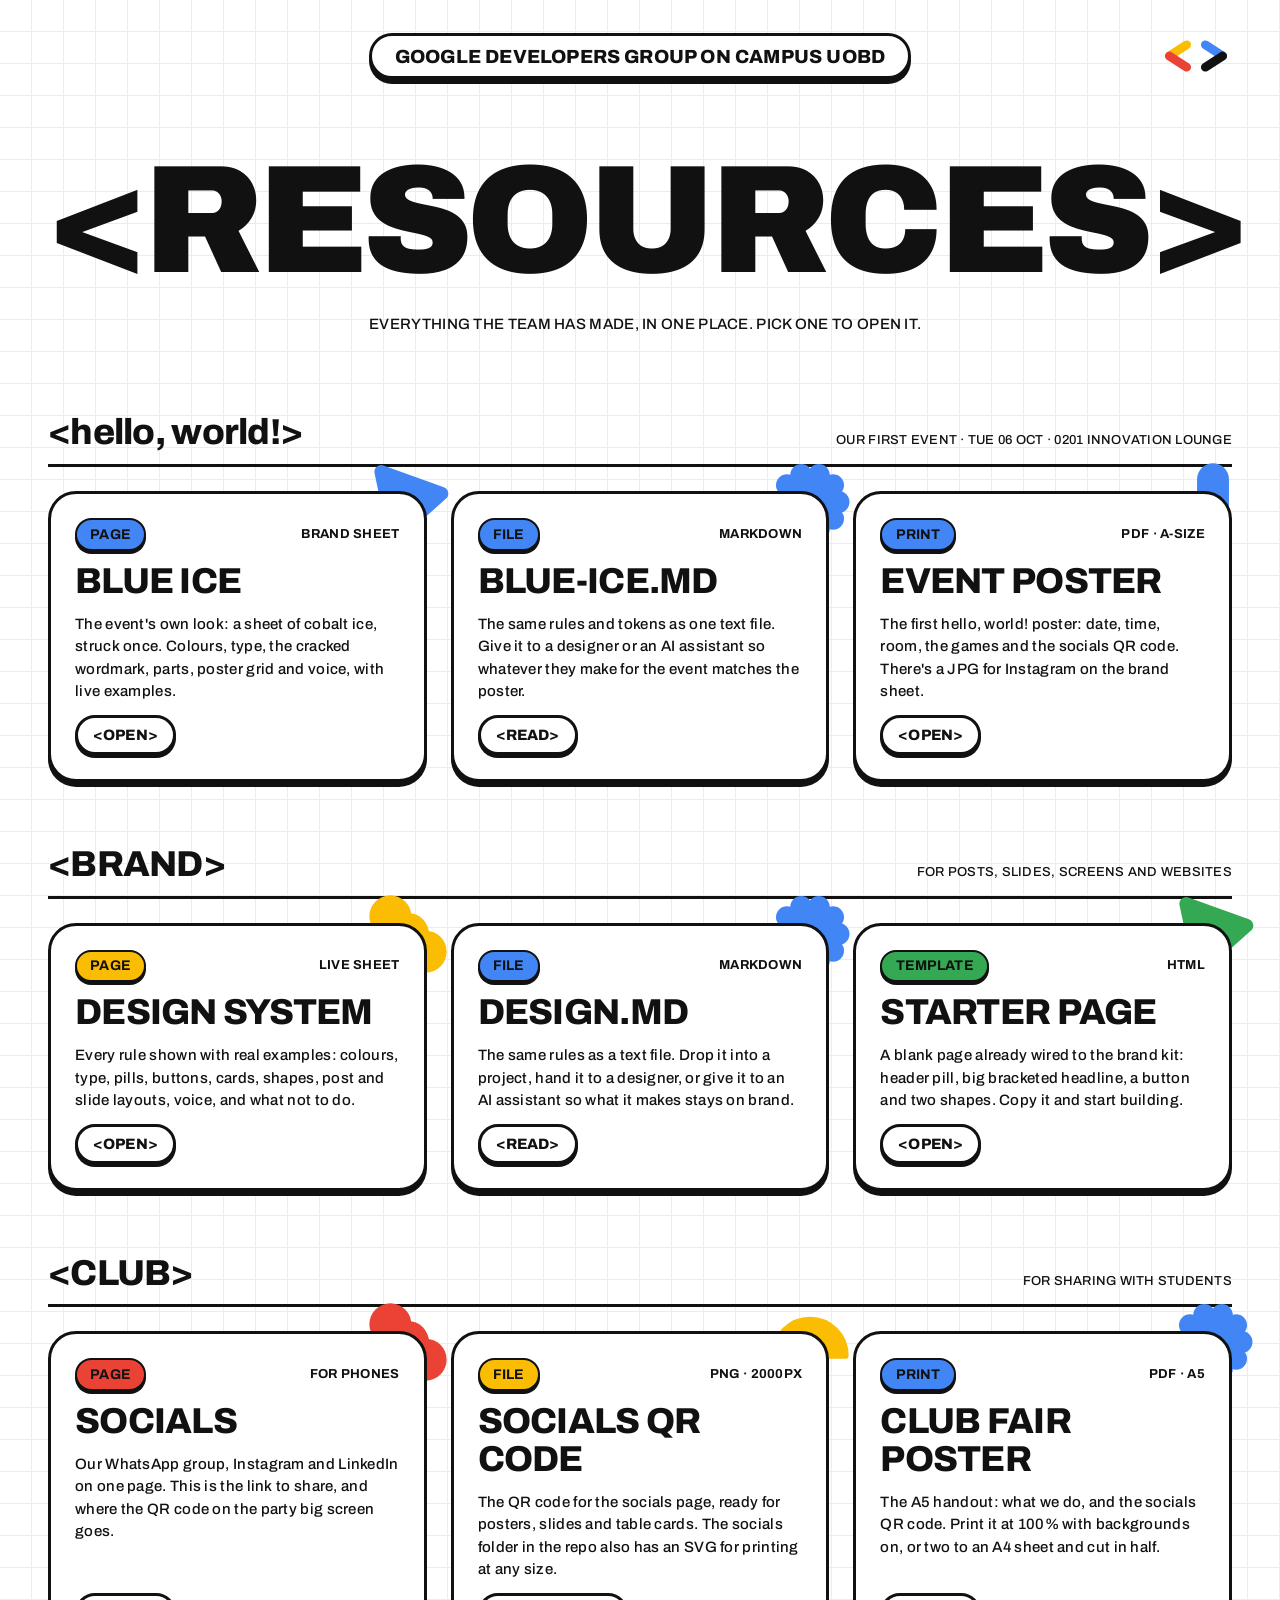
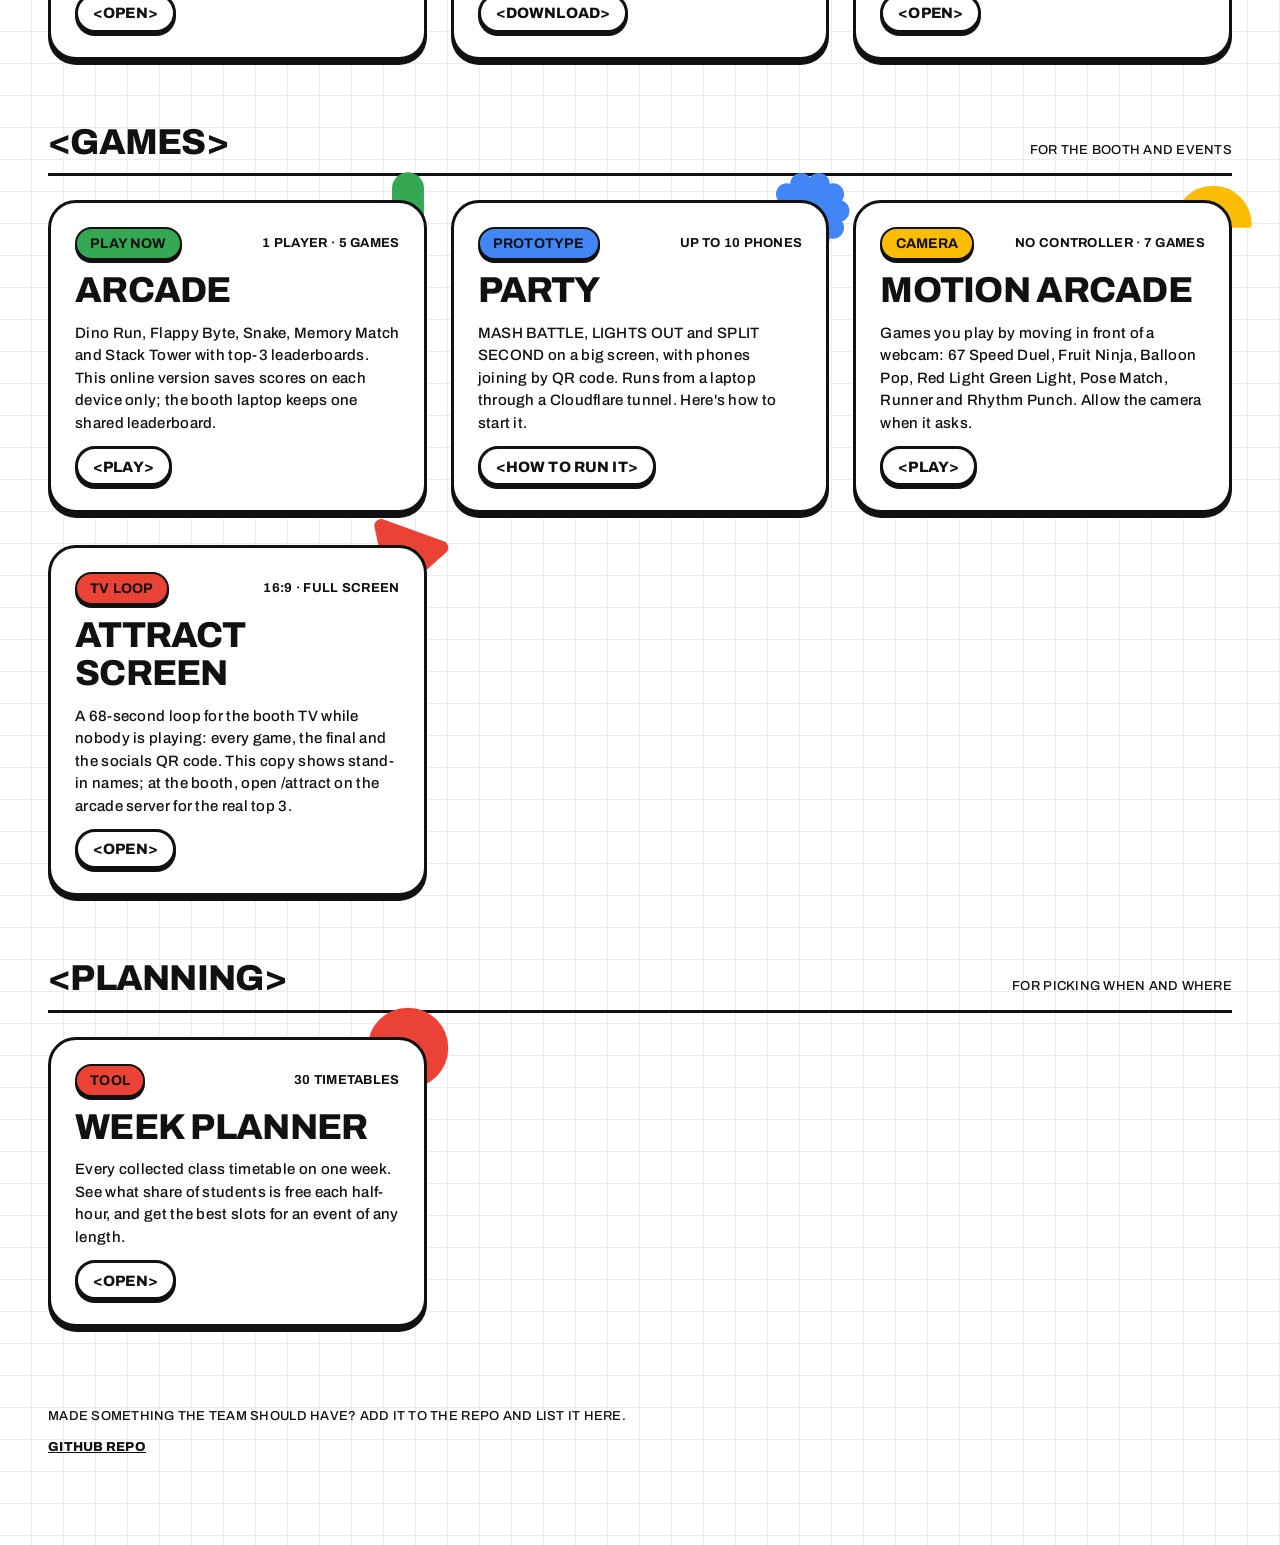
==== commit 16148525: "Add the hello, world! section with the Blue Ice brand sheet A new shelf on the resources page for ou" ====
--- a/index.html
+++ b/index.html
@@ -94,6 +94,11 @@
       pointer-events: none;
     }
 
+    /* the event's name is a line of code: always lowercase */
+    .event-name {
+      text-transform: none;
+    }
+
     .foot {
       display: grid;
       gap: var(--space-3);
@@ -118,6 +123,36 @@
       <p class="footer-copy">EVERYTHING THE TEAM HAS MADE, IN ONE PLACE. PICK ONE TO OPEN IT.</p>
     </section>
 
+    <section class="shelf" aria-labelledby="hello-title">
+      <div class="shelf__head">
+        <h2 id="hello-title" class="t-h2 bracketed event-name">hello, world!</h2>
+        <span class="t-small">OUR FIRST EVENT · TUE 06 OCT · 0201 INNOVATION LOUNGE</span>
+      </div>
+      <div class="tiles">
+        <a class="card tile" href="hello-world/">
+          <svg class="shape shape--blue card__peek" aria-hidden="true"><use href="kit/assets/shapes.svg#triangle"/></svg>
+          <div class="tile__top"><span class="pill pill--sm pill--filled-blue">PAGE</span><span class="tile__kind">BRAND SHEET</span></div>
+          <h3 class="t-h2">BLUE ICE</h3>
+          <p class="tile__desc">The event's own look: a sheet of cobalt ice, struck once. Colours, type, the cracked wordmark, parts, poster grid and voice, with live examples.</p>
+          <span class="btn btn--sm tile__go">&lt;OPEN&gt;</span>
+        </a>
+        <a class="card tile" href="https://github.com/UdayAhuja19/gdg-resources/blob/main/hello-world/BLUE-ICE.md">
+          <svg class="shape shape--blue card__peek" aria-hidden="true"><use href="kit/assets/shapes.svg#flower"/></svg>
+          <div class="tile__top"><span class="pill pill--sm pill--filled-blue">FILE</span><span class="tile__kind">MARKDOWN</span></div>
+          <h3 class="t-h2">BLUE-ICE.MD</h3>
+          <p class="tile__desc">The same rules and tokens as one text file. Give it to a designer or an AI assistant so whatever they make for the event matches the poster.</p>
+          <span class="btn btn--sm tile__go">&lt;READ&gt;</span>
+        </a>
+        <a class="card tile" href="hello-world/poster/hello-world-poster.pdf">
+          <svg class="shape shape--blue card__peek" aria-hidden="true"><use href="kit/assets/shapes.svg#capsule"/></svg>
+          <div class="tile__top"><span class="pill pill--sm pill--filled-blue">PRINT</span><span class="tile__kind">PDF · A-SIZE</span></div>
+          <h3 class="t-h2">EVENT POSTER</h3>
+          <p class="tile__desc">The first hello, world! poster: date, time, room, the games and the socials QR code. There's a JPG for Instagram on the brand sheet.</p>
+          <span class="btn btn--sm tile__go">&lt;OPEN&gt;</span>
+        </a>
+      </div>
+    </section>
+
     <section class="shelf" aria-labelledby="brand-title">
       <div class="shelf__head">
         <h2 id="brand-title" class="t-h2 bracketed">BRAND</h2>
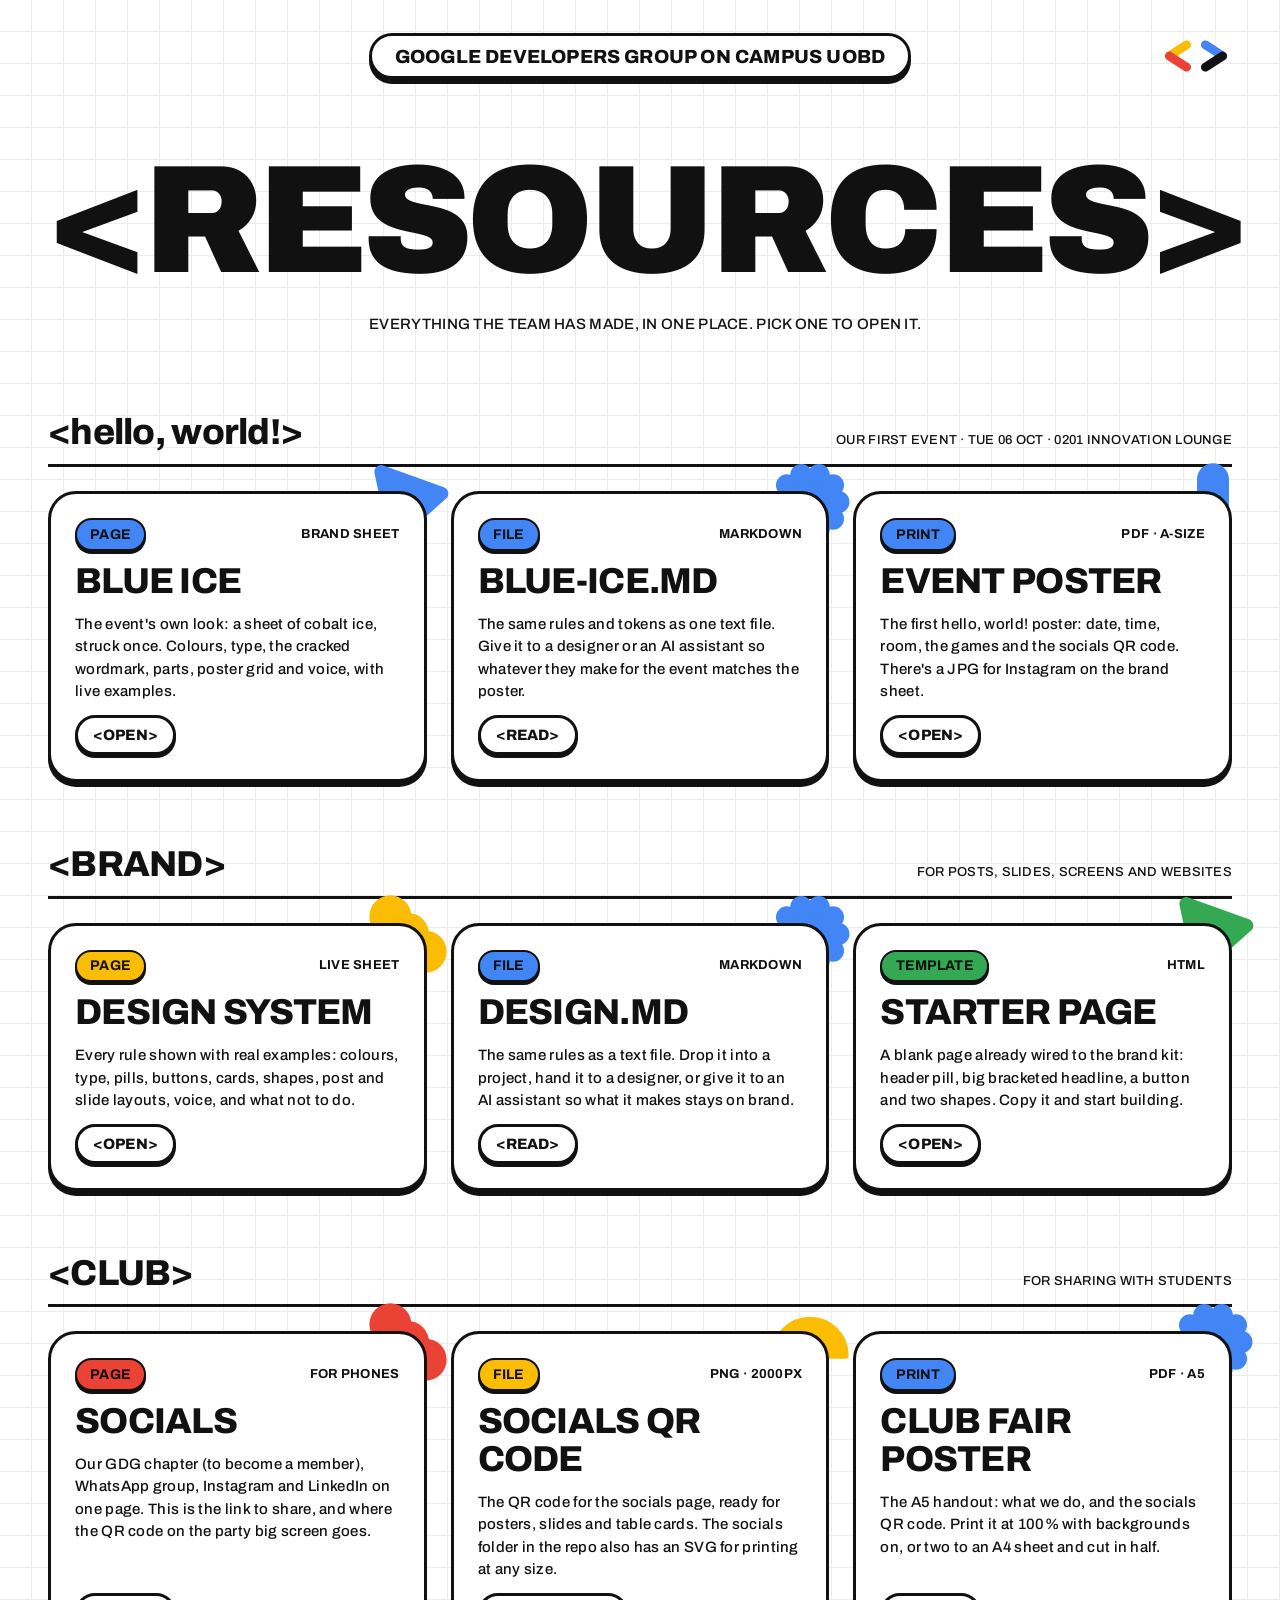
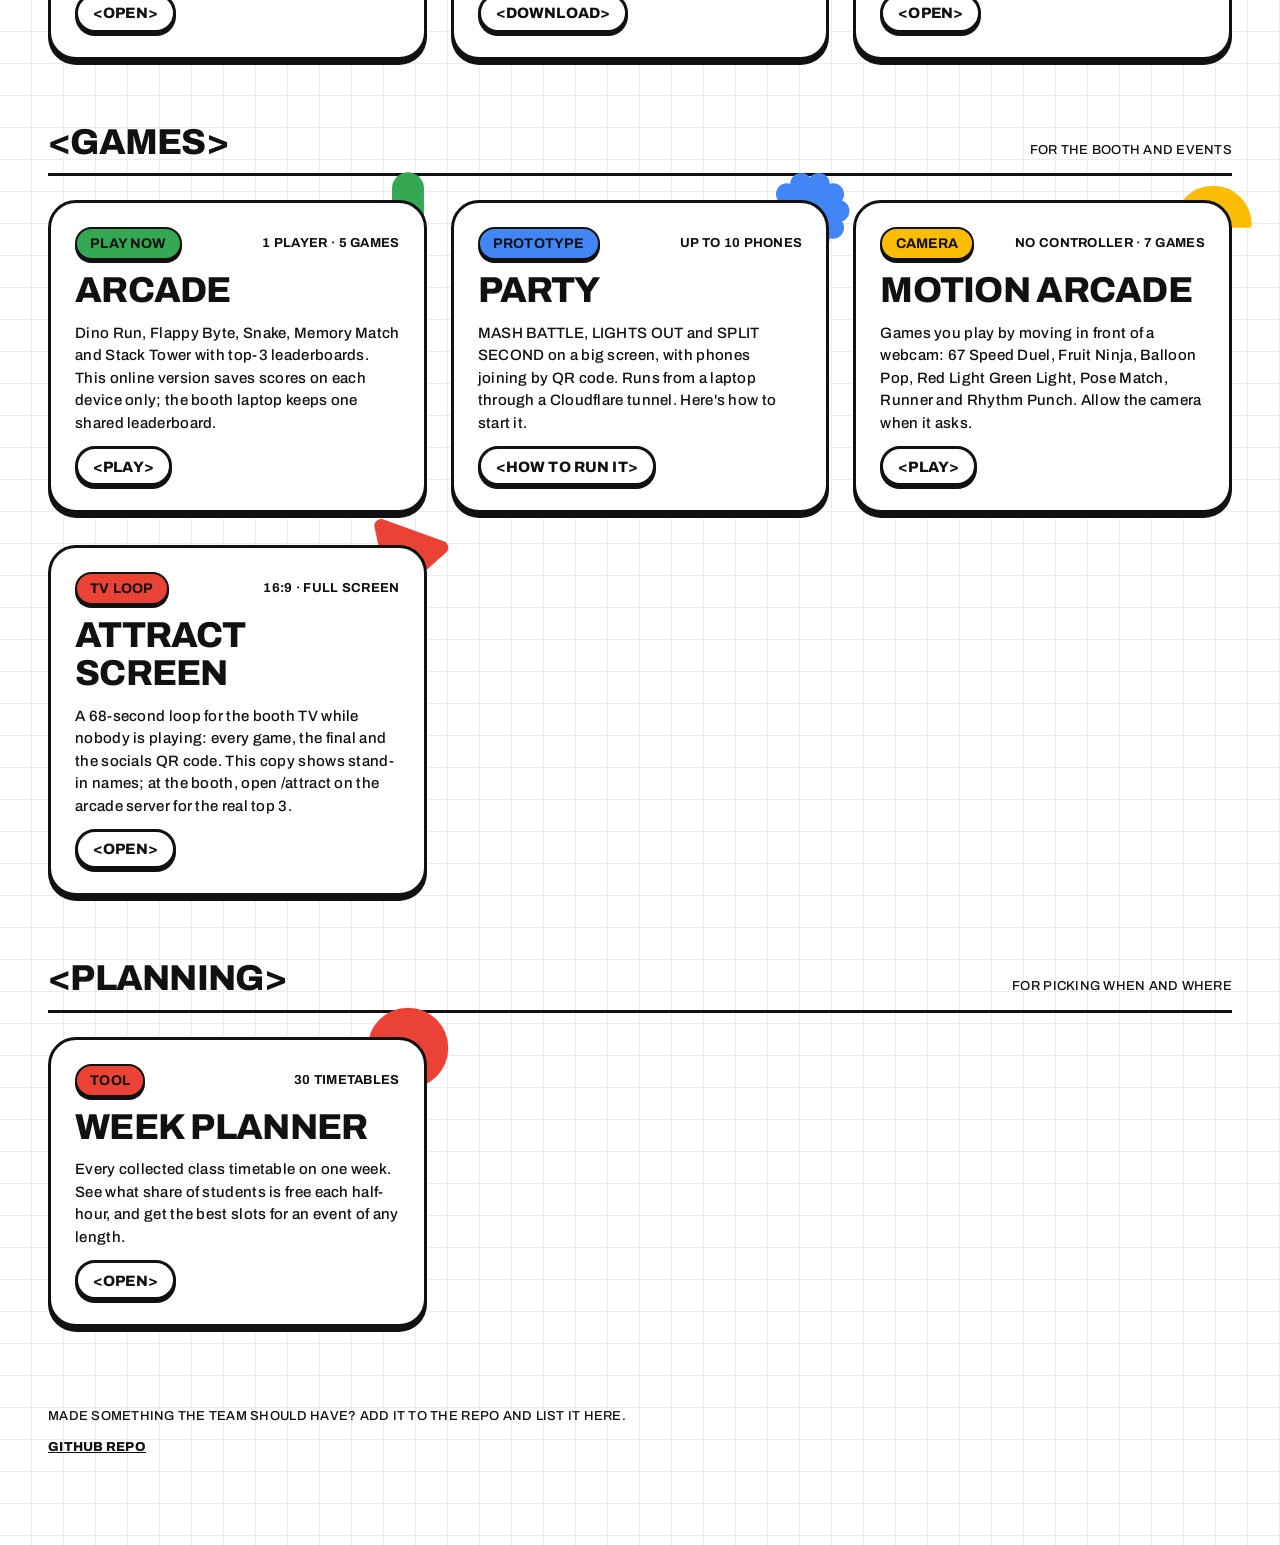
==== commit 41516f04: "Socials: add the GDG chapter link A yellow first button on the socials page opens our chapter on gdg" ====
--- a/index.html
+++ b/index.html
@@ -193,7 +193,7 @@
           <svg class="shape shape--red card__peek" aria-hidden="true"><use href="kit/assets/shapes.svg#blob"/></svg>
           <div class="tile__top"><span class="pill pill--sm pill--filled-red">PAGE</span><span class="tile__kind">FOR PHONES</span></div>
           <h3 class="t-h2">SOCIALS</h3>
-          <p class="tile__desc">Our WhatsApp group, Instagram and LinkedIn on one page. This is the link to share, and where the QR code on the party big screen goes.</p>
+          <p class="tile__desc">Our GDG chapter (to become a member), WhatsApp group, Instagram and LinkedIn on one page. This is the link to share, and where the QR code on the party big screen goes.</p>
           <span class="btn btn--sm tile__go">&lt;OPEN&gt;</span>
         </a>
         <a class="card tile" href="socials/GDG-UOBD-socials-QR.png" download>
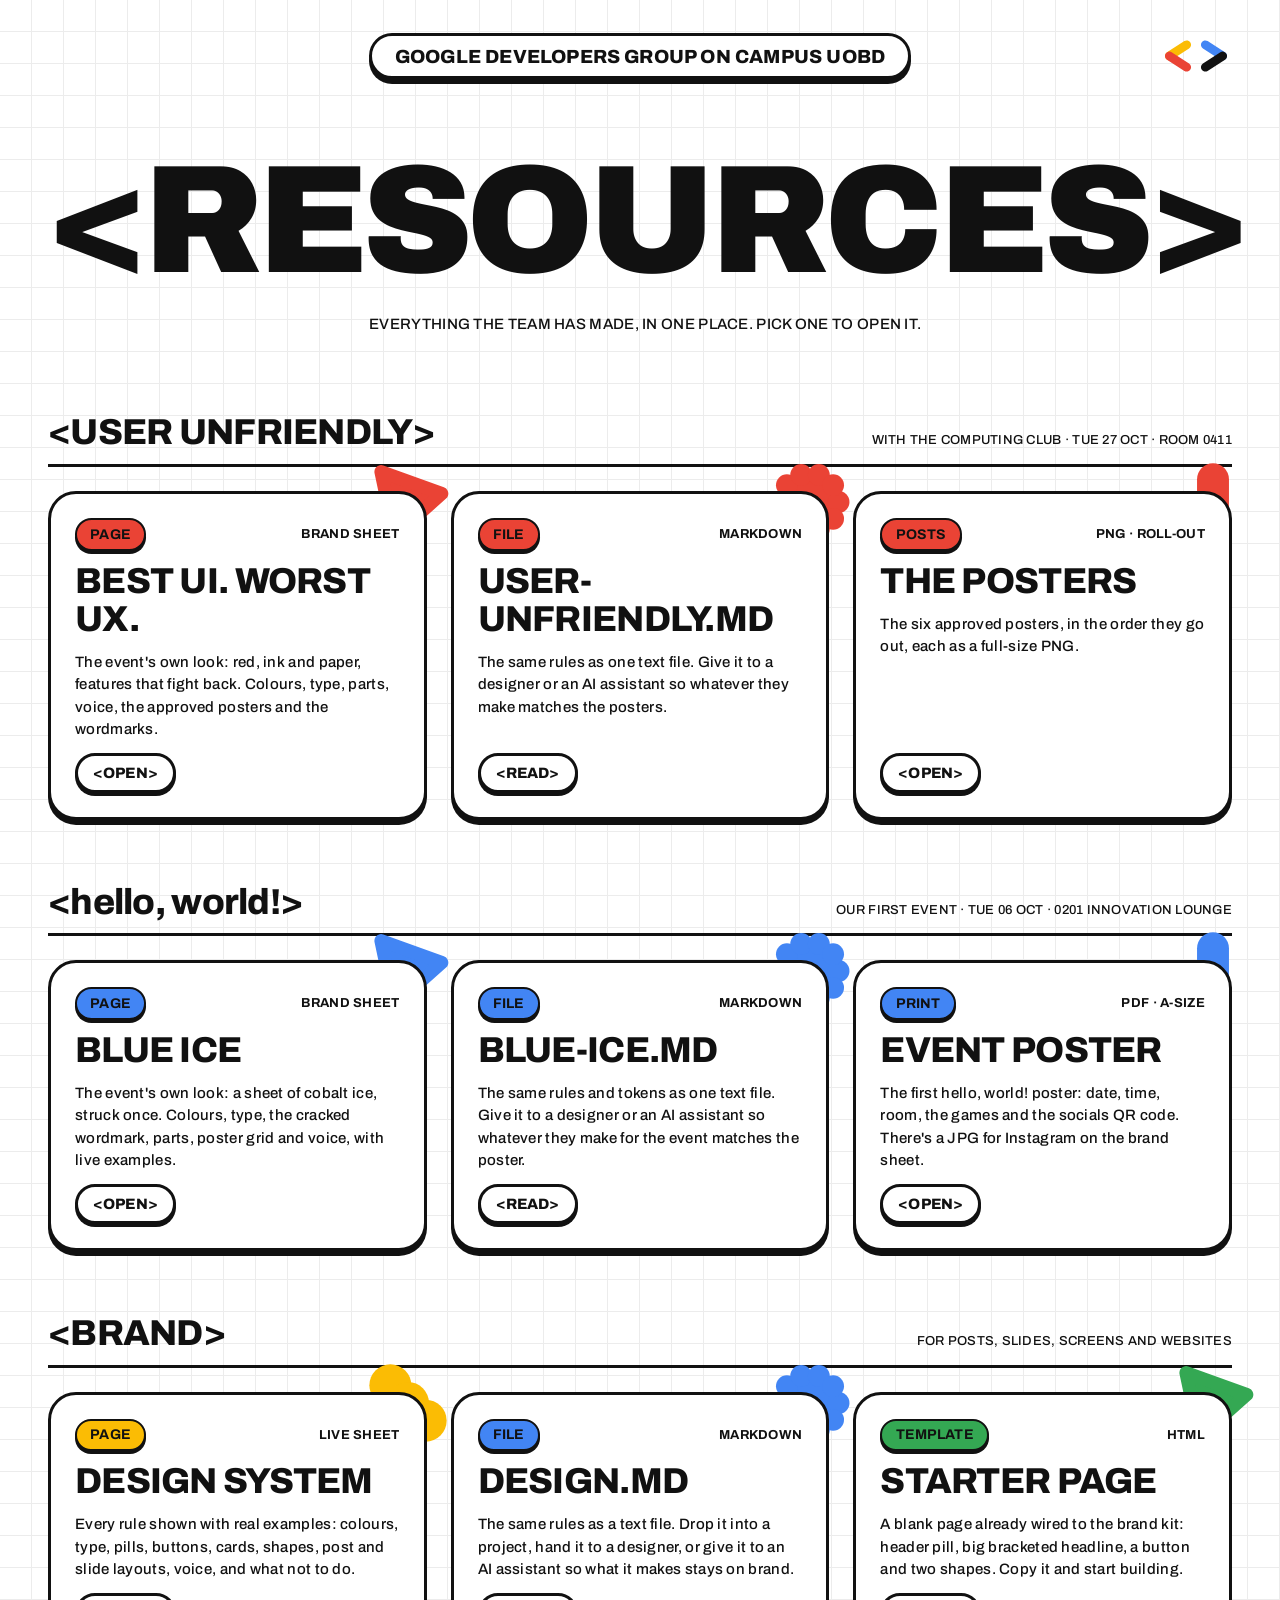
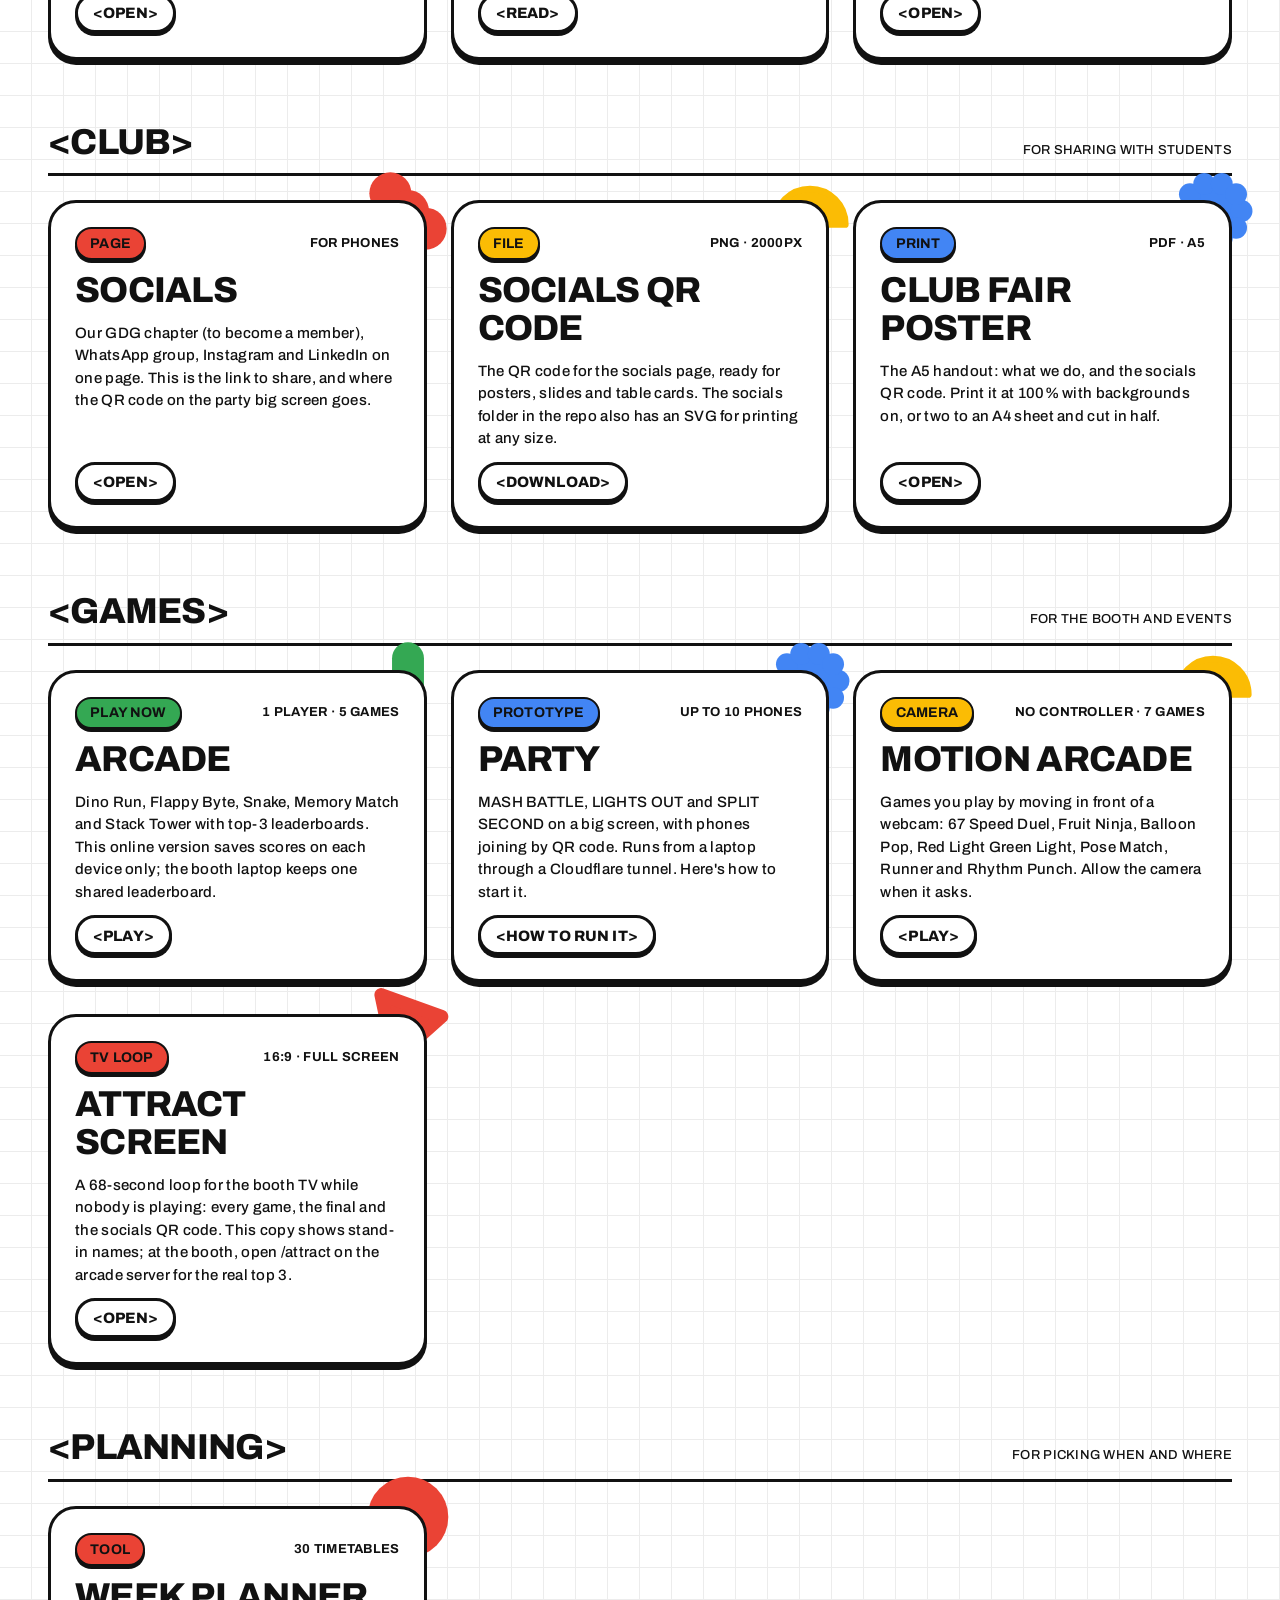
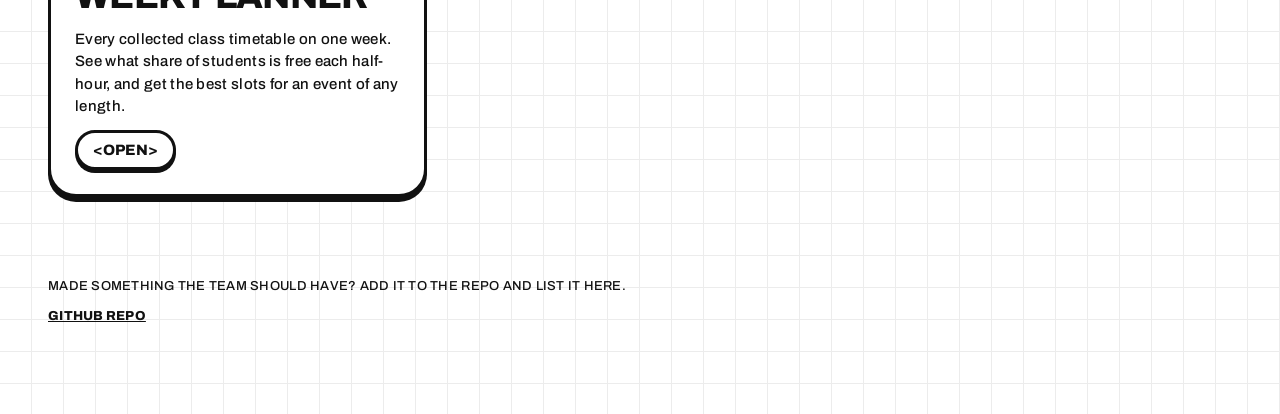
==== commit 6e9b1cb9: "Add the USER UNFRIENDLY section with its brand sheet The brand sheet for USER UNFRIENDLY (with the C" ====
--- a/index.html
+++ b/index.html
@@ -123,6 +123,36 @@
       <p class="footer-copy">EVERYTHING THE TEAM HAS MADE, IN ONE PLACE. PICK ONE TO OPEN IT.</p>
     </section>
 
+    <section class="shelf" aria-labelledby="uu-title">
+      <div class="shelf__head">
+        <h2 id="uu-title" class="t-h2 bracketed">USER UNFRIENDLY</h2>
+        <span class="t-small">WITH THE COMPUTING CLUB · TUE 27 OCT · ROOM 0411</span>
+      </div>
+      <div class="tiles">
+        <a class="card tile" href="user-unfriendly/">
+          <svg class="shape shape--red card__peek" aria-hidden="true"><use href="kit/assets/shapes.svg#triangle"/></svg>
+          <div class="tile__top"><span class="pill pill--sm pill--filled-red">PAGE</span><span class="tile__kind">BRAND SHEET</span></div>
+          <h3 class="t-h2">BEST UI. WORST UX.</h3>
+          <p class="tile__desc">The event's own look: red, ink and paper, features that fight back. Colours, type, parts, voice, the approved posters and the wordmarks.</p>
+          <span class="btn btn--sm tile__go">&lt;OPEN&gt;</span>
+        </a>
+        <a class="card tile" href="https://github.com/UdayAhuja19/gdg-resources/blob/main/user-unfriendly/USER-UNFRIENDLY.md">
+          <svg class="shape shape--red card__peek" aria-hidden="true"><use href="kit/assets/shapes.svg#flower"/></svg>
+          <div class="tile__top"><span class="pill pill--sm pill--filled-red">FILE</span><span class="tile__kind">MARKDOWN</span></div>
+          <h3 class="t-h2">USER-UNFRIENDLY.MD</h3>
+          <p class="tile__desc">The same rules as one text file. Give it to a designer or an AI assistant so whatever they make matches the posters.</p>
+          <span class="btn btn--sm tile__go">&lt;READ&gt;</span>
+        </a>
+        <a class="card tile" href="user-unfriendly/#posters">
+          <svg class="shape shape--red card__peek" aria-hidden="true"><use href="kit/assets/shapes.svg#capsule"/></svg>
+          <div class="tile__top"><span class="pill pill--sm pill--filled-red">POSTS</span><span class="tile__kind">PNG · ROLL-OUT</span></div>
+          <h3 class="t-h2">THE POSTERS</h3>
+          <p class="tile__desc">The six approved posters, in the order they go out, each as a full-size PNG.</p>
+          <span class="btn btn--sm tile__go">&lt;OPEN&gt;</span>
+        </a>
+      </div>
+    </section>
+
     <section class="shelf" aria-labelledby="hello-title">
       <div class="shelf__head">
         <h2 id="hello-title" class="t-h2 bracketed event-name">hello, world!</h2>
